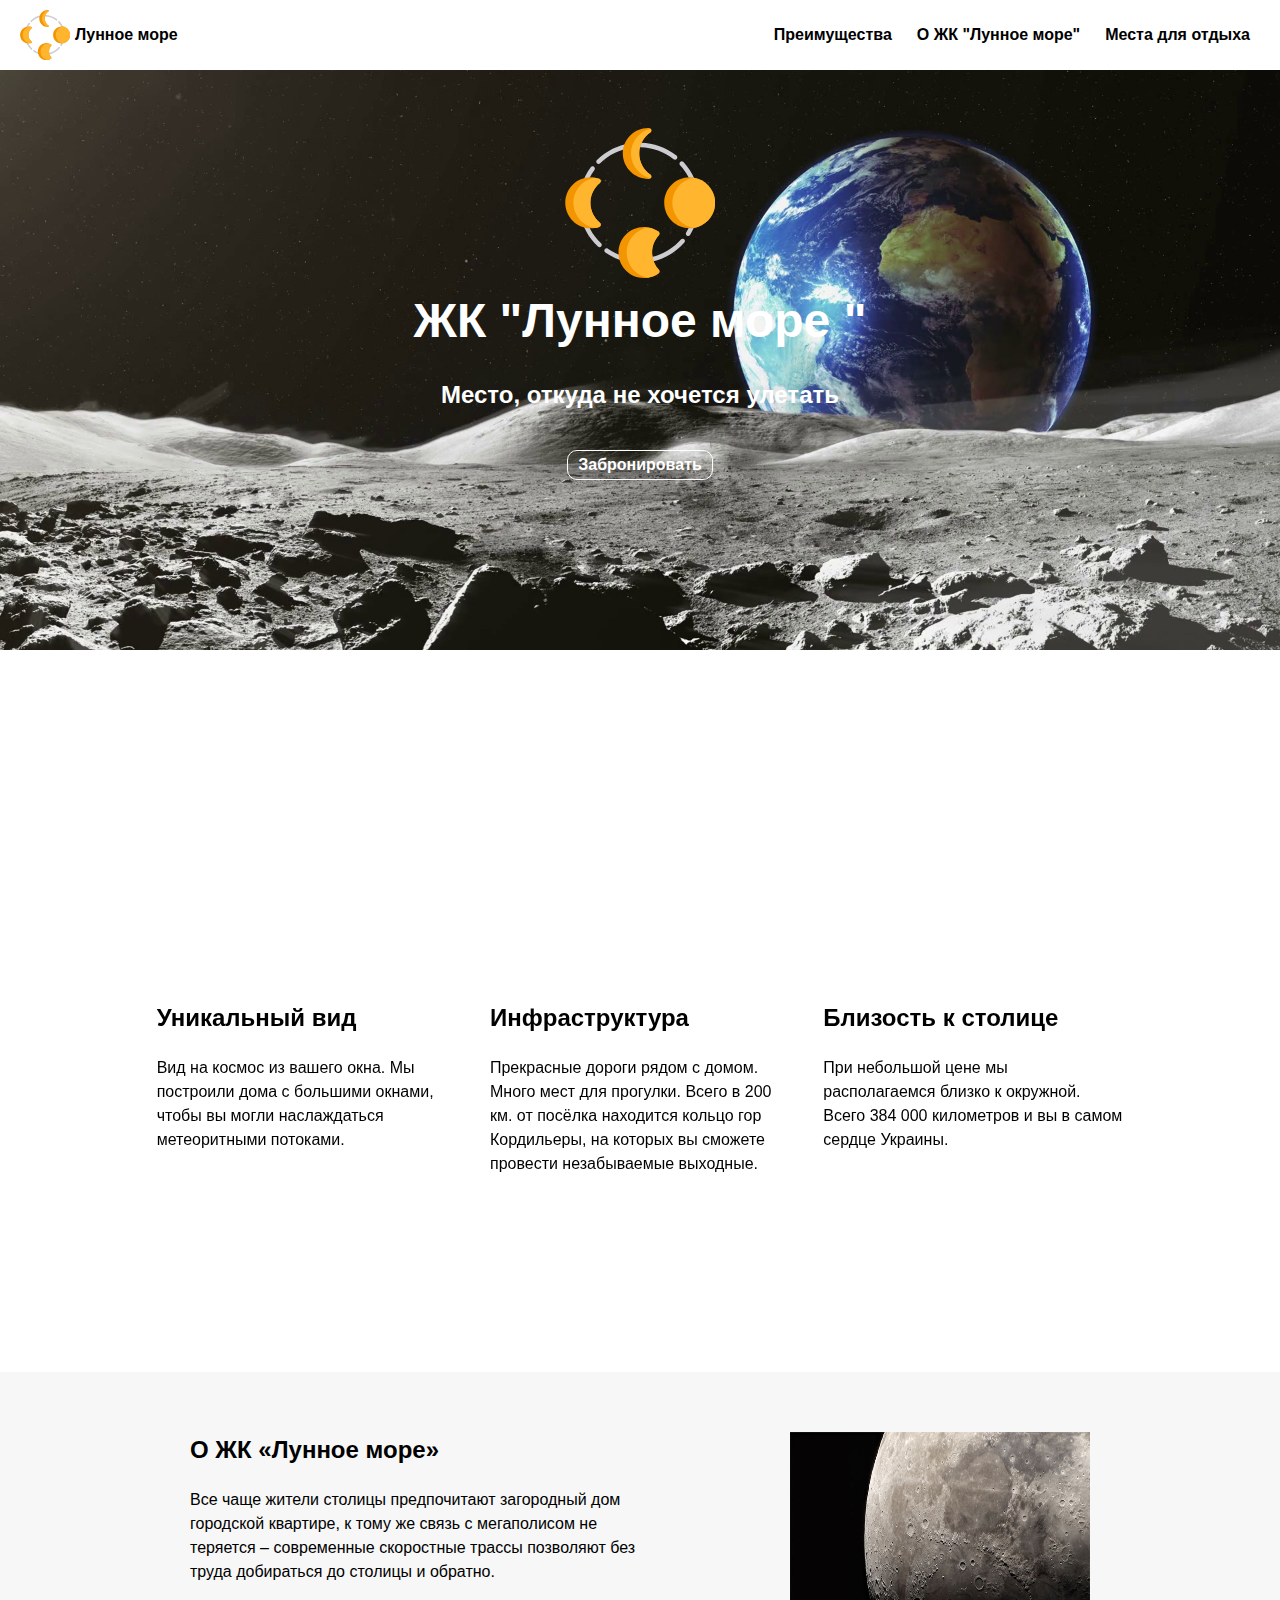
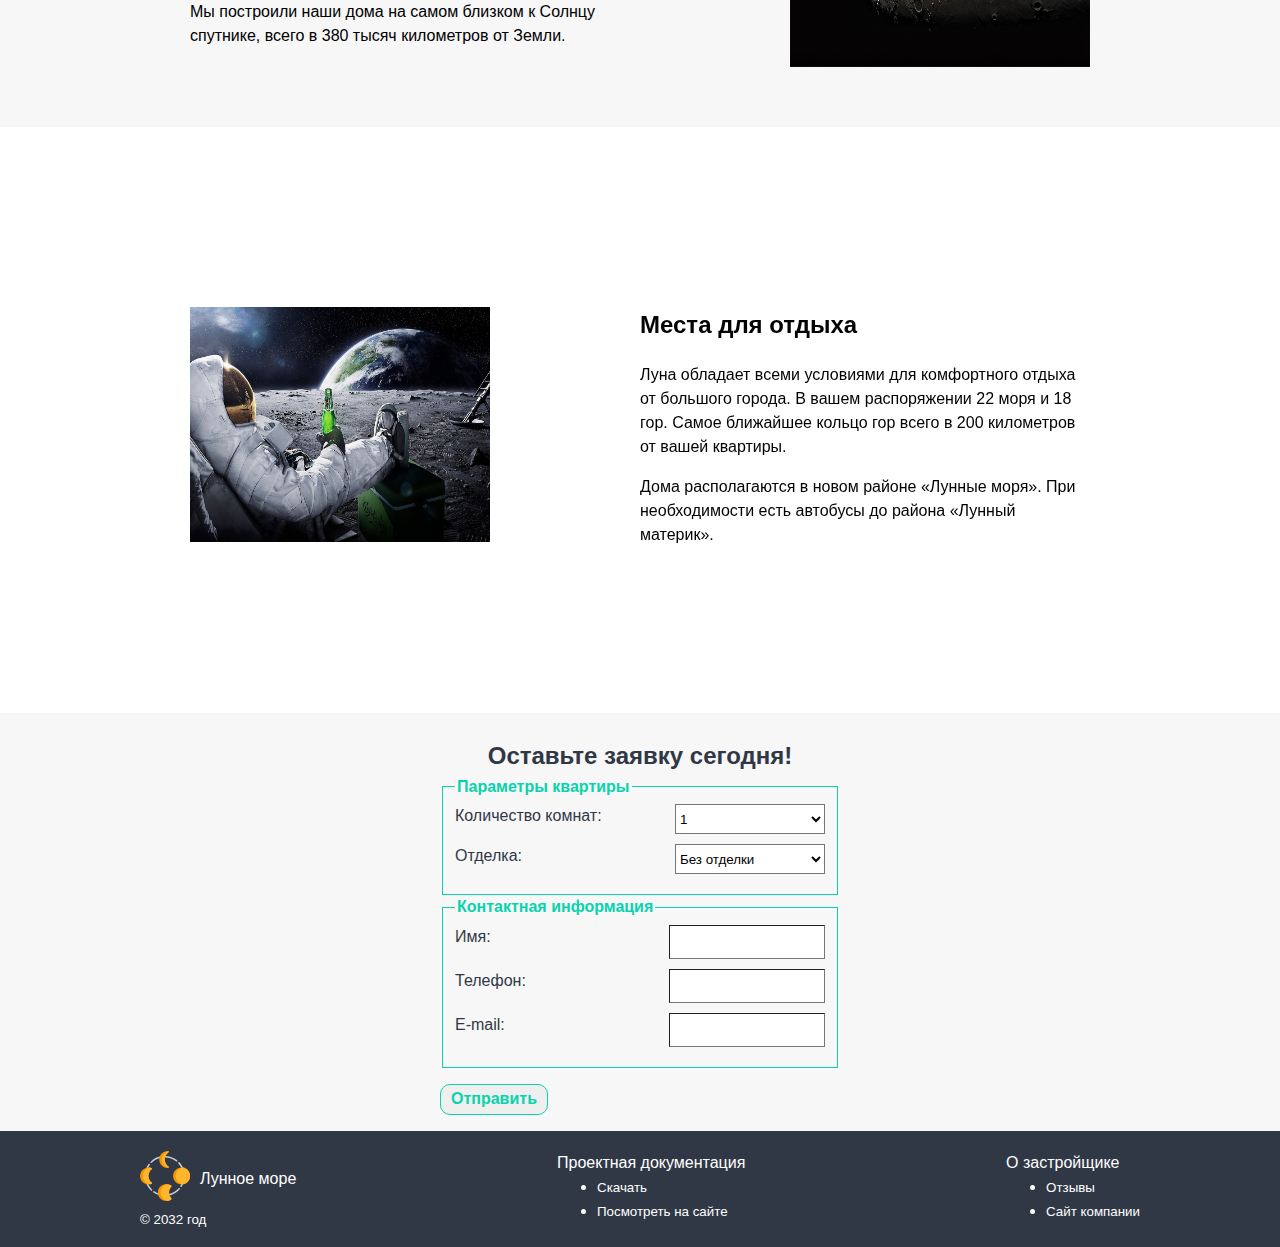
==== index.html @ 970c0b6b "new1" ====
<!DOCTYPE html>
<html lang="ru">

<head>
    <meta charset="UTF-8">
    <meta name="viewport" content="width=device-width, initial-scale=1.0">
    <meta http-equiv="X-UA-Compatible" content="ie=edge">
    <title>ЖК "Лунное море" user-919b237b6d74e5ae</title>

    <link rel="stylesheet" href="styles/style.css">
</head>

<body class="body-wrapper">
    <header class="header-style flex">
        <span class="logo-style flex">
            <img class="header-img flex" src="images/logo.svg" alt="logotip">
            <b><a class="color-black" href="#main" >Лунное море</a></b>
        </span>
        <nav class="nav">
            <ul>
                <li>
                    <a href="#advantages-location" class="nav-title color-black">Преимущества</a>
                </li>
                <li>
                    <a href="#about-moonsea-location" class="nav-title color-black">О ЖК "Лунное море"</a>
                </li>
                <li>
                    <a href="#places-for-rest-location" class="nav-title color-black">Места для отдыха</a>
                </li>
            </ul>
        </nav>
    </header>
    <main id="main">
        <div class="first-page">
            <div class="conteiner">
                <img class="main-img-logo" src="images/logo.svg" alt="logotip ">
                <h1 class="conteiner1-h1 color-white">ЖК "Лунное море "</h1>
                <h2 class="conteiner1-h2 color-white">Место, откуда не хочется улетать </h2>
                <a href="#feedback" class="btn color-white">Забронировать</a>
            </div>
        </div>
        <div class="conteiner">
            <span id="advantages-location"></span>
        </div>

        <div id="advantages-location1" class="conteiner">
            <section class="advantages flex color-black">
                <div class="unique-view">
                    <h2>Уникальный вид</h2>
                    <p>Вид на космос из вашего окна. Мы построили дома с большими окнами, чтобы вы могли наслаждаться метеоритными потоками.
                    </p>
                </div>
                <div class="infrastructure">
                    <h2>Инфраструктура</h2>
                    <p>Прекрасные дороги рядом с домом. Много мест для прогулки. Всего в 200 км. от посёлка находится кольцо гор Кордильеры, на которых вы сможете провести незабываемые выходные.</p>
                </div>
                <div class="proximity-capital">
                    <h2>Близость к столице</h2>
                    <p>При небольшой цене мы располагаемся близко к окружной. Всего 384 000 километров и вы в самом сердце Украины.</p>
                </div>

            </section>
        </div>
        <div class="conteiner">
            <span id="about-moonsea-location"></span>
        </div>
        <div id="about-moonsea-location1" class="body-about-moonsea">
            <section class="conteiner flex color-black">
                <div class="about-moonsea-content">
                    <h2>О ЖК «Лунное море»</h2>
                    <p>
                        Все чаще жители столицы предпочитают загородный дом городской квартире, к тому же связь с мегаполисом не теряется – современные скоростные трассы позволяют без труда добираться до столицы и обратно.
                    </p>
                    <p>
                        Мы построили наши дома на самом близком к Солнцу спутнике, всего в 380 тысяч километров от Земли.
                    </p>
                </div>
                <div class="about-moonsea-img">
                    <img class="img-width" src="images/moon-1.jpg " alt="moonsea-view">
                </div>

            </section>
        </div>
        <div class="conteiner">
            <span id="places-for-rest-location"></span>
        </div>
        <div>
            <section id="places-for-rest-location1" class="conteiner flex color-black">
                <div class="places-for-rest-img">
                    <img class="img-width" src="images/moon-2.jpg" alt="rest&beer">
                </div>
                <div class="places-for-rest-content">
                    <h2>Места для отдыха</h2>
                    <p>
                        Луна обладает всеми условиями для комфортного отдыха от большого города. В вашем распоряжении 22 моря и 18 гор. Самое ближайшее кольцо гор всего в 200 километров от вашей квартиры.
                    </p>
                    <p>
                        Дома располагаются в новом районе «Лунные моря». При необходимости есть автобусы до района «Лунный материк».
                    </p>
                </div>
            </section>
        </div>
        <div class="conteiner">
            <span id="feedback1"></span>
        </div>
        <div id="feedback" class="form-factor flex">
            <form action="#main" class="form-body">
                <h2 class="form-heading">Оставьте заявку сегодня!</h2>
                <fieldset class="customer-info border-green">
                    <legend class="form-name text-green"><b>Параметры квартиры</b></legend>

                    <div class="field ">
                        <label class="name-label">Количество комнат: </label>
                        <select class="frame-info" name="select">
                            <option selected value="s1">1</option>
                            <option value="s2">2</option>
                            <option value="s3">3</option>
                        </select>
                    </div>
                    <div class="field ">
                        <label class="name-label">Отделка: </label>
                        <select class="frame-info" name="select">
                            <option selected value="s1 ">Без отделки</option>
                            <option value="s2 ">Черновая отделка</option>
                            <option value="s3 ">Отделка "Под ключ "</option>
                        </select>
                    </div>
                </fieldset>
                <fieldset class="customer-info border-green">
                    <legend class="form-name text-green"><b>Контактная информация</b></legend>
                    <div class="field ">
                        <div class="name-label">Имя:</div>
                        <input class="frame-info " type="text">
                    </div>
                    <div class="field ">
                        <div class="name-label">Телефон:</div>
                        <input class="frame-info " type="tel">
                    </div>
                    <div class="field">
                        <div class="name-label">E-mail:</div>
                        <input class="frame-info " type="email">
                    </div>
                </fieldset>
                <p><input class="btn text-green border-green" type="submit" value="Отправить"></p>
            </form>
        </div>
    </main>
    <div id="footer-body" class="footer-head flex">
        <footer class="color-white flex">
            <div>
                <div class="footer-logo-style flex">
                    <img class="footer-img " src="images/logo.svg" alt="logotip ">
                    <p><a class="footer-moon-sea color-white" href="#">Лунное море</a></p>
                </div>

                <p class="footer-year "><small>&copy; 2032 год</small></p>
            </div>
            <div class="project-doc ">
                <label class="footer-heading ">Проектная документация </label>
                <ul class="project-build ">
                    <li><a class="color-white" href="# "><small>Скачать</small></a>
                    </li>
                    <li><a class="color-white" href="# "><small>Посмотреть на сайте</small></a>
                    </li>
                </ul>
            </div>
            <div class="about-build">
                <label class="footer-heading ">О застройщике </label>
                <ul class="project-build ">
                    <li><a class="color-white" href="# "><small>Отзывы</small></a>
                    </li>
                    <li><a class="color-white" href="# "><small>Сайт компании</small></a></li>
                </ul>
            </div>
        </footer>
    </div>
</body>

</html>
---- styles/style.css ----
.body-wrapper {
        display: contents;
        font: 16px/1.5 Arial;
        color: #303846;
    }
    
    .header-img {
        width: 50px;
        height: 50px;
    }
    
    .logo-style {
        align-items: center;
        padding-left: 20px;
    }
    
    .header-style {
        position: fixed;
        height: 60px;
        width: 100%;
        background-color: #fff;
        justify-content: space-between;
        align-items: center;
        padding: 5px 0px;
    }
    
    .header-style a {
        text-decoration: none;
        margin-left: 5px;
    }
    
    .nav ul {
        list-style: none;
    }
    
    .nav>ul {
        display: inline-flex;
    }
    
    .nav li {
        padding: 5px 10px;
        cursor: pointer;
    }
    
    .nav-title {
        font-weight: bold;
        text-decoration: none;
    }
    
    .nav {
        padding-right: 20px;
    }
    
    .first-page {
        text-align: center;
        background-image: url(../images/banner.png);
        background-size: cover;
        min-height: 650px;
    }
    
    div.conteiner:nth-child(1) {
        padding-top: 10%;
    }
    
    .conteiner {
        width: 1000px;
        padding: 60px 0;
        margin: auto;
    }
    
    .flex {
        display: flex;
    }
    
    .main-img-logo {
        width: 150px;
        margin: 0 auto;
    }
    
    .conteiner1-h1 {
        font-size: 3em;
        margin: 0 auto;
    }
    
    .conteiner1-h2 {
        margin: 20px auto 40px auto;
    }
    
    .btn {
        border-radius: 10px;
        text-decoration: none;
        font-weight: bold;
        font-size: 1em;
        padding: 5px 10px 6px 10px;
        border: 1px solid #ffffff;
    }
    
    .unique-view {
        width: 30%;
        margin: 0 auto;
    }
    
    .infrastructure {
        width: 30%;
        margin: 0 auto;
    }
    
    .proximity-capital {
        width: 30%;
        margin: 0 auto;
    }
    
    .body-about-moonsea {
        width: 100%;
        background-color: #f7f7f7;
    }
    
    .about-moonsea-content {
        width: 45%;
        margin: -20px 150px 0px 50px;
    }
    
    #footer-body,
    #feedback,
    #places-for-rest-location,
    #about-moonsea-location,
    #advantages-location {
        position: relative;
        top: 120px;
    }
    
    #feedback1,
    #places-for-rest-location1,
    #about-moonsea-location1,
    #advantages-location1 {
        position: relative;
        top: 150px;
    }
    
    .about-moonsea-img {
        width: 30%;
        height: 235px;
        display: inline-flex;
    }
    
    .places-for-rest-content {
        width: 45%;
        margin-top: -20px;
    }
    
    .places-for-rest-img {
        display: inline-flex;
        width: 30%;
        height: 235px;
        margin: 0px 150px 0px 50px;
    }
    
    .img-width {
        width: 100%;
    }
    
    .form-factor {
        background-color: #f7f7f7;
    }
    
    .field {
        clear: both;
        text-align: right;
    }
    
    .name-label {
        float: left;
    }
    
    .frame-info {
        width: 150px;
        height: 30px;
        border-width: 1px;
        background-color: #ffffff;
        margin-bottom: 10px;
    }
    
    .form-body {
        width: 400px;
        margin: 15px auto 0px auto;
    }
    
    .form-heading {
        margin-top: 10px;
        text-align: center;
        margin-bottom: 1px;
    }
    
    .text-green {
        color: #09d3ac;
    }
    
    .border-green {
        border: 1px solid #09d3ac;
    }
    
    .footer-head {
        width: 100%;
        height: 116px;
        background-color: #303846;
        justify-content: center;
    }
    
    footer {
        width: 1000px;
        justify-content: space-between;
        padding: 20px 0;
    }
    
    .footer-logo-style {
        align-content: center;
    }
    
    .footer-img {
        width: 50px;
        height: 50px;
    }
    
    .footer-head a {
        text-decoration: none;
    }
    
    .footer-heading {
        font-size: 1em;
    }
    
    .project-build,
    .footer-year {
        margin-top: 0px;
    }
    
    .footer-moon-sea {
        margin-left: 10px;
    }
    
    .color-white {
        color: #ffffff;
    }
    
    .color-black {
        color: #000000;
    }
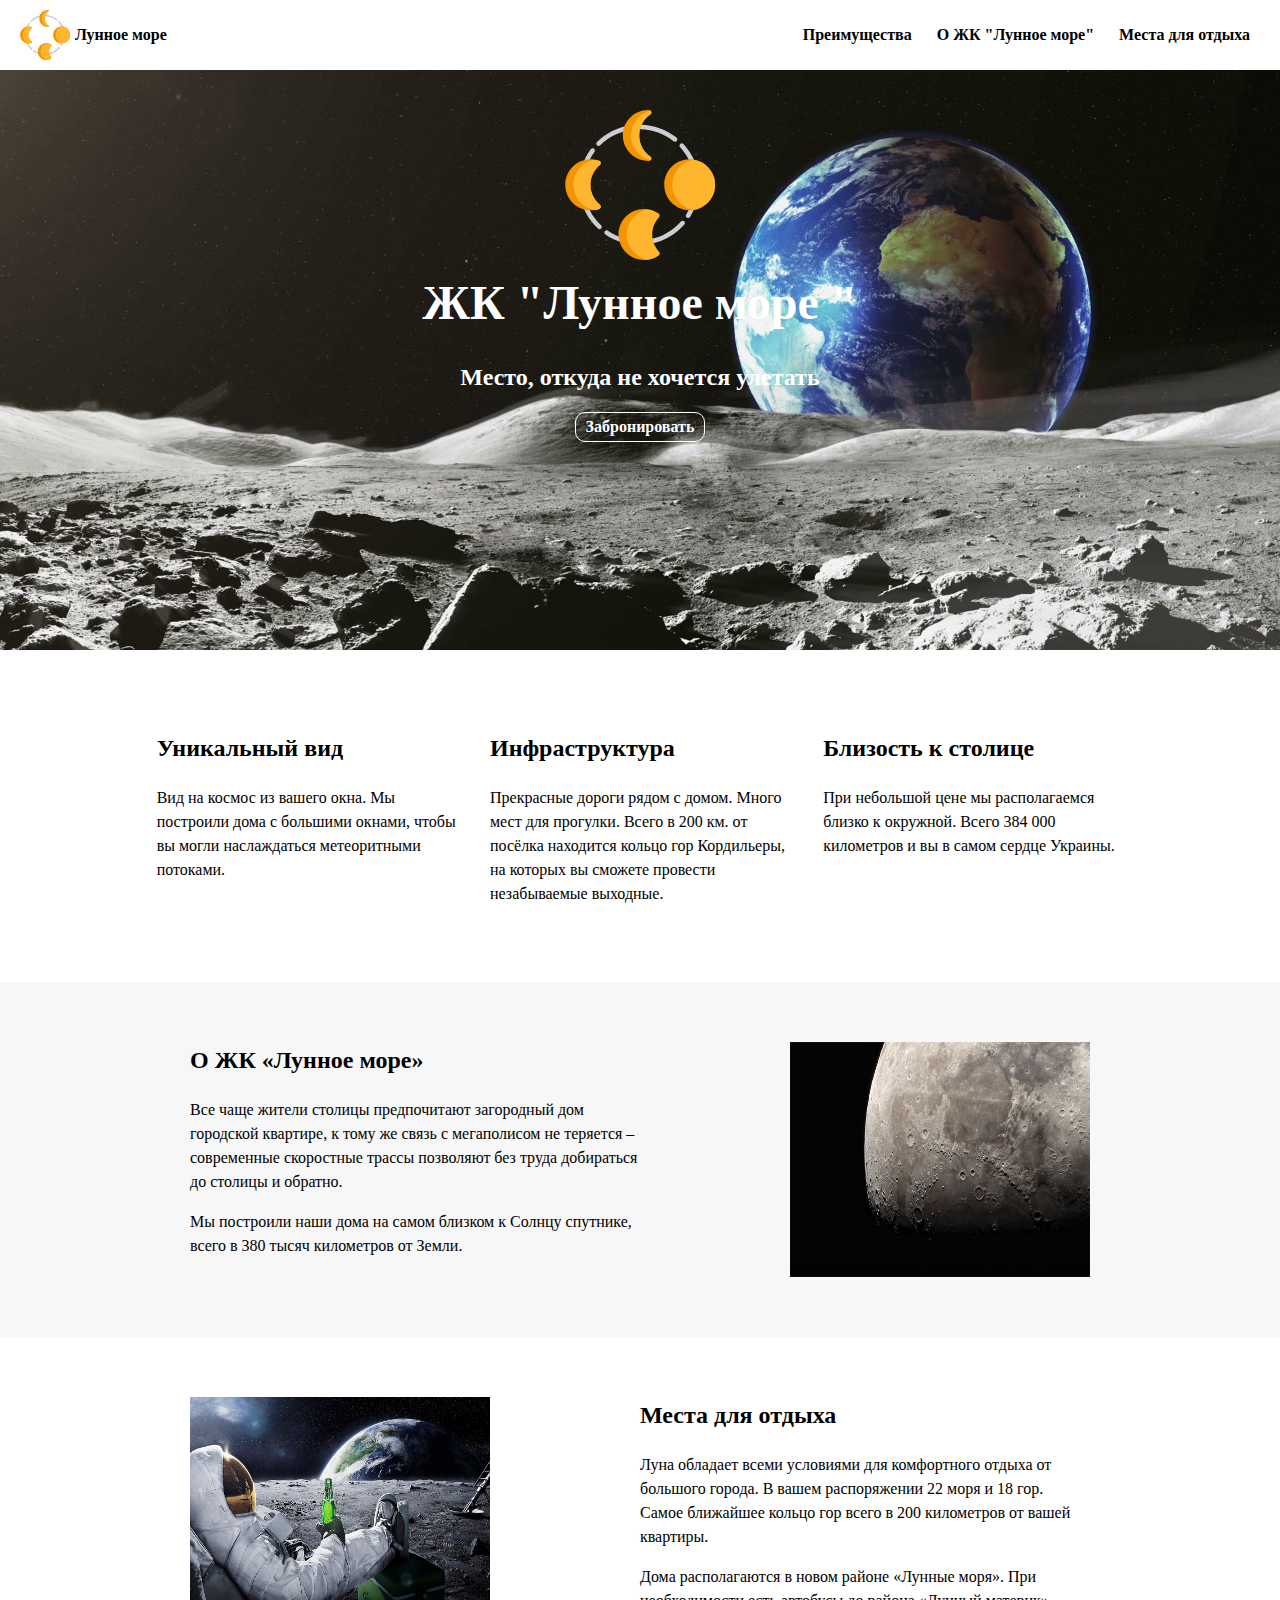
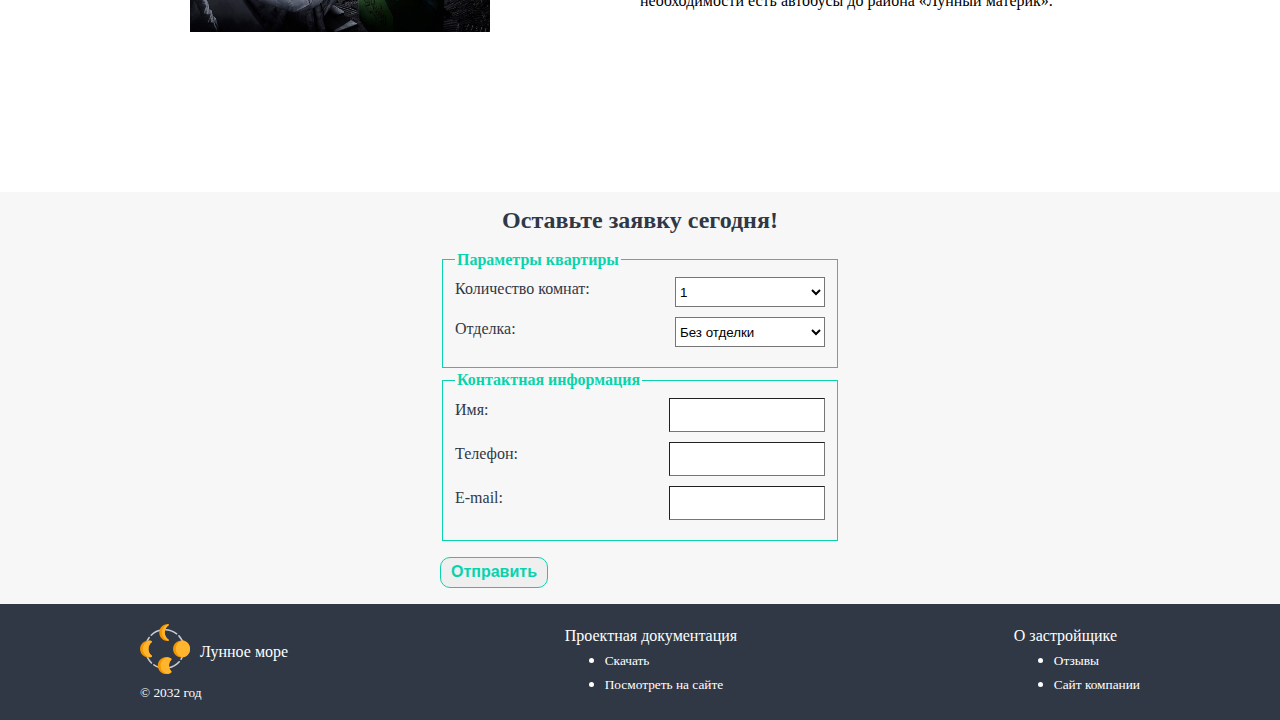
==== commit 103aa5d6: "new1" ====
--- a/index.html
+++ b/index.html
@@ -11,7 +11,7 @@
 </head>
 
 <body class="body-wrapper">
-    <header class="header-style flex">
+    <header class="header-style flex w100percent">
         <span class="logo-style flex">
             <img class="header-img flex" src="images/logo.svg" alt="logotip">
             <b><a class="color-black" href="#main" >Лунное море</a></b>
@@ -31,41 +31,41 @@
         </nav>
     </header>
     <main id="main">
-        <div class="first-page">
-            <div class="conteiner">
+        <section class="first-page">
+            <div class="conteiner margin0auto">
                 <img class="main-img-logo" src="images/logo.svg" alt="logotip ">
-                <h1 class="conteiner1-h1 color-white">ЖК "Лунное море "</h1>
-                <h2 class="conteiner1-h2 color-white">Место, откуда не хочется улетать </h2>
+                <h1 class="font-size-3em margin0auto color-white">ЖК "Лунное море "</h1>
+                <h2 class="color-white">Место, откуда не хочется улетать </h2>
                 <a href="#feedback" class="btn color-white">Забронировать</a>
             </div>
-        </div>
-        <div class="conteiner">
-            <span id="advantages-location"></span>
-        </div>
-
-        <div id="advantages-location1" class="conteiner">
-            <section class="advantages flex color-black">
-                <div class="unique-view">
-                    <h2>Уникальный вид</h2>
-                    <p>Вид на космос из вашего окна. Мы построили дома с большими окнами, чтобы вы могли наслаждаться метеоритными потоками.
-                    </p>
+        </section>
+        <section>
+            <div class="conteiner margin0auto">
+                <div>
+                    <span id="advantages-location"></span>
                 </div>
-                <div class="infrastructure">
-                    <h2>Инфраструктура</h2>
-                    <p>Прекрасные дороги рядом с домом. Много мест для прогулки. Всего в 200 км. от посёлка находится кольцо гор Кордильеры, на которых вы сможете провести незабываемые выходные.</p>
+                <div class="advantages flex color-black">
+                    <div class="w30 margin0auto">
+                        <h2>Уникальный вид</h2>
+                        <p>Вид на космос из вашего окна. Мы построили дома с большими окнами, чтобы вы могли наслаждаться метеоритными потоками.
+                        </p>
+                    </div>
+                    <div class="w30 margin0auto">
+                        <h2>Инфраструктура</h2>
+                        <p>Прекрасные дороги рядом с домом. Много мест для прогулки. Всего в 200 км. от посёлка находится кольцо гор Кордильеры, на которых вы сможете провести незабываемые выходные.</p>
+                    </div>
+                    <div class="w30 margin0auto">
+                        <h2>Близость к столице</h2>
+                        <p>При небольшой цене мы располагаемся близко к окружной. Всего 384 000 километров и вы в самом сердце Украины.</p>
+                    </div>
                 </div>
-                <div class="proximity-capital">
-                    <h2>Близость к столице</h2>
-                    <p>При небольшой цене мы располагаемся близко к окружной. Всего 384 000 километров и вы в самом сердце Украины.</p>
+            </div>
+        </section>
+        <section class="bg-gray w100percent">
+            <div class="conteiner margin0auto flex color-black">
+                <div>
+                    <span id="about-moonsea-location"></span>
                 </div>
-
-            </section>
-        </div>
-        <div class="conteiner">
-            <span id="about-moonsea-location"></span>
-        </div>
-        <div id="about-moonsea-location1" class="body-about-moonsea">
-            <section class="conteiner flex color-black">
                 <div class="about-moonsea-content">
                     <h2>О ЖК «Лунное море»</h2>
                     <p>
@@ -75,19 +75,18 @@
                         Мы построили наши дома на самом близком к Солнцу спутнике, всего в 380 тысяч километров от Земли.
                     </p>
                 </div>
-                <div class="about-moonsea-img">
-                    <img class="img-width" src="images/moon-1.jpg " alt="moonsea-view">
+                <div class="about-moonsea-img w30">
+                    <img class="w100percent" src="images/moon-1.jpg " alt="moonsea-view">
                 </div>
-
-            </section>
-        </div>
-        <div class="conteiner">
-            <span id="places-for-rest-location"></span>
-        </div>
-        <div>
-            <section id="places-for-rest-location1" class="conteiner flex color-black">
-                <div class="places-for-rest-img">
-                    <img class="img-width" src="images/moon-2.jpg" alt="rest&beer">
+            </div>
+        </section>
+        <section>
+            <div class="conteiner margin0auto flex color-black">
+                <div>
+                    <span id="places-for-rest-location"></span>
+                </div>
+                <div class="places-for-rest-img w30">
+                    <img class="w100percent" src="images/moon-2.jpg" alt="rest&beer">
                 </div>
                 <div class="places-for-rest-content">
                     <h2>Места для отдыха</h2>
@@ -98,13 +97,10 @@
                         Дома располагаются в новом районе «Лунные моря». При необходимости есть автобусы до района «Лунный материк».
                     </p>
                 </div>
-            </section>
-        </div>
-        <div class="conteiner">
-            <span id="feedback1"></span>
-        </div>
-        <div id="feedback" class="form-factor flex">
-            <form action="#main" class="form-body">
+            </div>
+        </section>
+        <div id="feedback" class="bg-gray flex">
+            <form action="#main" class="form-body margin0auto">
                 <h2 class="form-heading">Оставьте заявку сегодня!</h2>
                 <fieldset class="customer-info border-green">
                     <legend class="form-name text-green"><b>Параметры квартиры</b></legend>
@@ -145,14 +141,13 @@
             </form>
         </div>
     </main>
-    <div id="footer-body" class="footer-head flex">
+    <div id="footer-body" class="footer-head flex w100percent">
         <footer class="color-white flex">
             <div>
                 <div class="footer-logo-style flex">
                     <img class="footer-img " src="images/logo.svg" alt="logotip ">
                     <p><a class="footer-moon-sea color-white" href="#">Лунное море</a></p>
                 </div>
-
                 <p class="footer-year "><small>&copy; 2032 год</small></p>
             </div>
             <div class="project-doc ">
--- a/styles/style.css
+++ b/styles/style.css
@@ -1,7 +1,8 @@
     .body-wrapper {
-        display: contents;
-        font: 16px/1.5 Arial;
+        display: block;
+        font: 16px/1.5 Arial sans-serif;
         color: #303846;
+        margin: 0px;
     }
     
     .header-img {
@@ -14,10 +15,13 @@
         padding-left: 20px;
     }
     
+    .w100percent {
+        width: 100%;
+    }
+    
     .header-style {
         position: fixed;
         height: 60px;
-        width: 100%;
         background-color: #fff;
         justify-content: space-between;
         align-items: center;
@@ -58,14 +62,10 @@
         min-height: 650px;
     }
     
-    div.conteiner:nth-child(1) {
-        padding-top: 10%;
-    }
-    
     .conteiner {
+        display: block;
         width: 1000px;
         padding: 60px 0;
-        margin: auto;
     }
     
     .flex {
@@ -74,16 +74,11 @@
     
     .main-img-logo {
         width: 150px;
-        margin: 0 auto;
-    }
-    
-    .conteiner1-h1 {
+        margin-top: 50px;
+    }
+    
+    .font-size-3em {
         font-size: 3em;
-        margin: 0 auto;
-    }
-    
-    .conteiner1-h2 {
-        margin: 20px auto 40px auto;
     }
     
     .btn {
@@ -95,23 +90,15 @@
         border: 1px solid #ffffff;
     }
     
-    .unique-view {
+    .w30 {
         width: 30%;
+    }
+    
+    .margin0auto {
         margin: 0 auto;
     }
     
-    .infrastructure {
-        width: 30%;
-        margin: 0 auto;
-    }
-    
-    .proximity-capital {
-        width: 30%;
-        margin: 0 auto;
-    }
-    
-    .body-about-moonsea {
-        width: 100%;
+    .bg-gray {
         background-color: #f7f7f7;
     }
     
@@ -126,19 +113,10 @@
     #about-moonsea-location,
     #advantages-location {
         position: relative;
-        top: 120px;
-    }
-    
-    #feedback1,
-    #places-for-rest-location1,
-    #about-moonsea-location1,
-    #advantages-location1 {
-        position: relative;
-        top: 150px;
+        top: 100px;
     }
     
     .about-moonsea-img {
-        width: 30%;
         height: 235px;
         display: inline-flex;
     }
@@ -150,17 +128,8 @@
     
     .places-for-rest-img {
         display: inline-flex;
-        width: 30%;
         height: 235px;
         margin: 0px 150px 0px 50px;
-    }
-    
-    .img-width {
-        width: 100%;
-    }
-    
-    .form-factor {
-        background-color: #f7f7f7;
     }
     
     .field {
@@ -182,13 +151,11 @@
     
     .form-body {
         width: 400px;
-        margin: 15px auto 0px auto;
     }
     
     .form-heading {
-        margin-top: 10px;
+        margin: 10px 0px;
         text-align: center;
-        margin-bottom: 1px;
     }
     
     .text-green {
@@ -200,7 +167,6 @@
     }
     
     .footer-head {
-        width: 100%;
         height: 116px;
         background-color: #303846;
         justify-content: center;
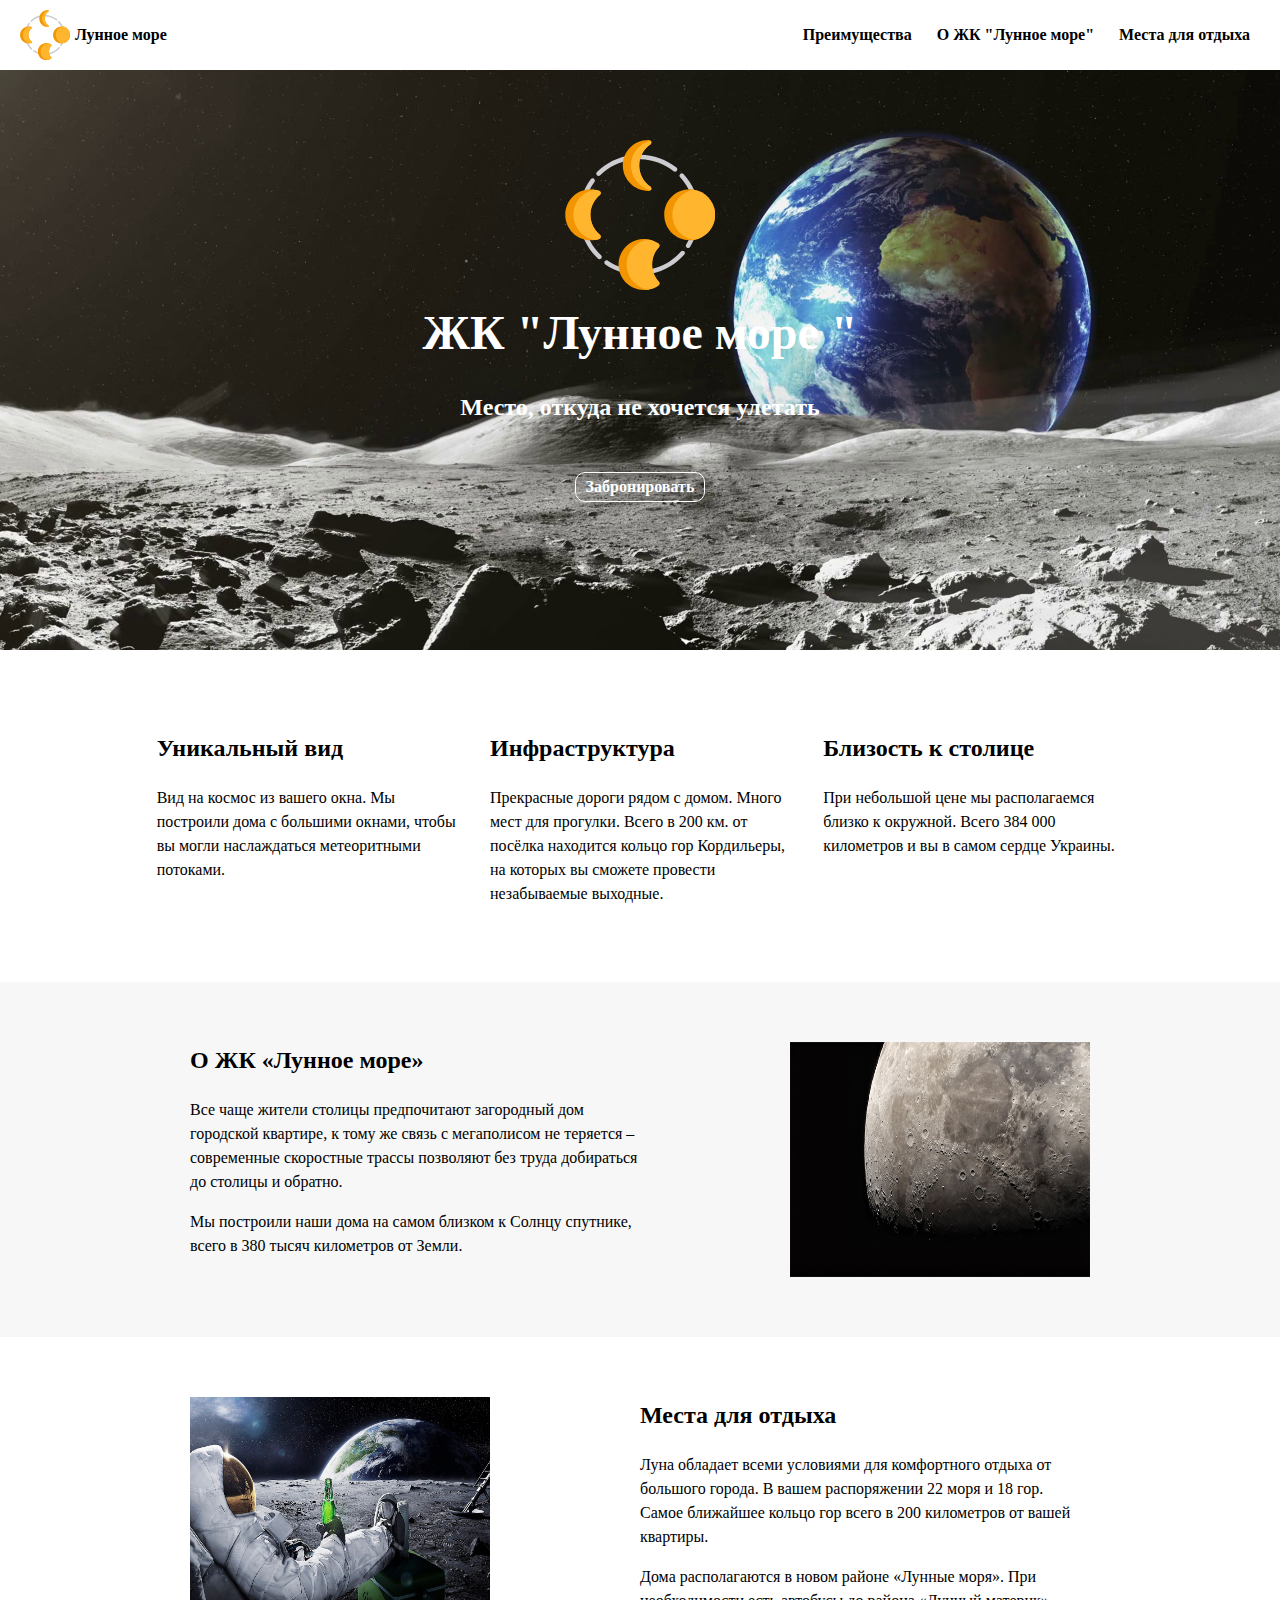
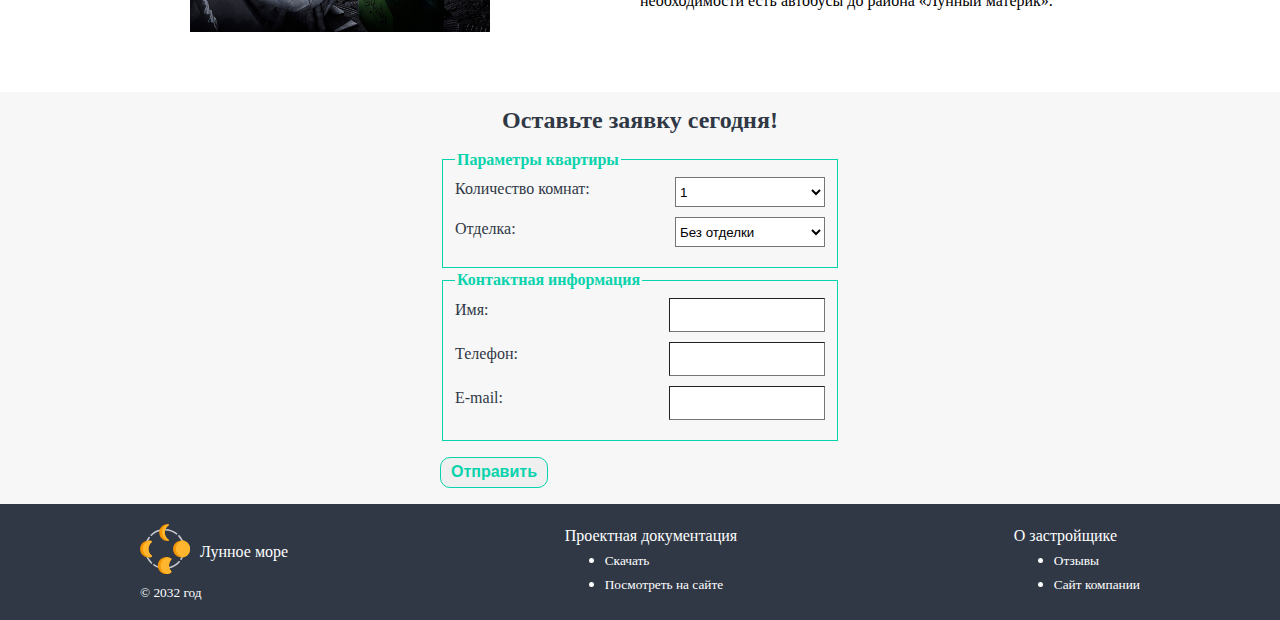
==== commit 2db494ba: "new1" ====
--- a/index.html
+++ b/index.html
@@ -33,17 +33,24 @@
     <main id="main">
         <section class="first-page">
             <div class="conteiner margin0auto">
-                <img class="main-img-logo" src="images/logo.svg" alt="logotip ">
-                <h1 class="font-size-3em margin0auto color-white">ЖК "Лунное море "</h1>
-                <h2 class="color-white">Место, откуда не хочется улетать </h2>
-                <a href="#feedback" class="btn color-white">Забронировать</a>
+                <span class="h80"></span>
+                <div>
+                    <img class="main-img-logo" src="images/logo.svg" alt="logotip ">
+                </div>
+                <div>
+                    <h1 class="font-size-3em margin0auto color-white">ЖК "Лунное море "</h1>
+                </div>
+                <div>
+                    <h2 class="color-white mb50">Место, откуда не хочется улетать </h2>
+                </div>
+                <div>
+                    <a href="#feedback" class="btn color-white">Забронировать</a>
+                </div>
             </div>
         </section>
         <section>
+            <span id="advantages-location"></span>
             <div class="conteiner margin0auto">
-                <div>
-                    <span id="advantages-location"></span>
-                </div>
                 <div class="advantages flex color-black">
                     <div class="w30 margin0auto">
                         <h2>Уникальный вид</h2>
@@ -62,10 +69,8 @@
             </div>
         </section>
         <section class="bg-gray w100percent">
+            <span id="about-moonsea-location"></span>
             <div class="conteiner margin0auto flex color-black">
-                <div>
-                    <span id="about-moonsea-location"></span>
-                </div>
                 <div class="about-moonsea-content">
                     <h2>О ЖК «Лунное море»</h2>
                     <p>
@@ -81,10 +86,8 @@
             </div>
         </section>
         <section>
+            <span id="places-for-rest-location"></span>
             <div class="conteiner margin0auto flex color-black">
-                <div>
-                    <span id="places-for-rest-location"></span>
-                </div>
                 <div class="places-for-rest-img w30">
                     <img class="w100percent" src="images/moon-2.jpg" alt="rest&beer">
                 </div>
--- a/styles/style.css
+++ b/styles/style.css
@@ -55,6 +55,11 @@
         padding-right: 20px;
     }
     
+    .h80 {
+        display: block;
+        height: 80px;
+    }
+    
     .first-page {
         text-align: center;
         background-image: url(../images/banner.png);
@@ -74,11 +79,14 @@
     
     .main-img-logo {
         width: 150px;
-        margin-top: 50px;
     }
     
     .font-size-3em {
         font-size: 3em;
+    }
+    
+    .mb50 {
+        margin-bottom: 50px;
     }
     
     .btn {
@@ -107,13 +115,12 @@
         margin: -20px 150px 0px 50px;
     }
     
-    #footer-body,
-    #feedback,
     #places-for-rest-location,
     #about-moonsea-location,
     #advantages-location {
+        display: block;
         position: relative;
-        top: 100px;
+        top: -100px;
     }
     
     .about-moonsea-img {
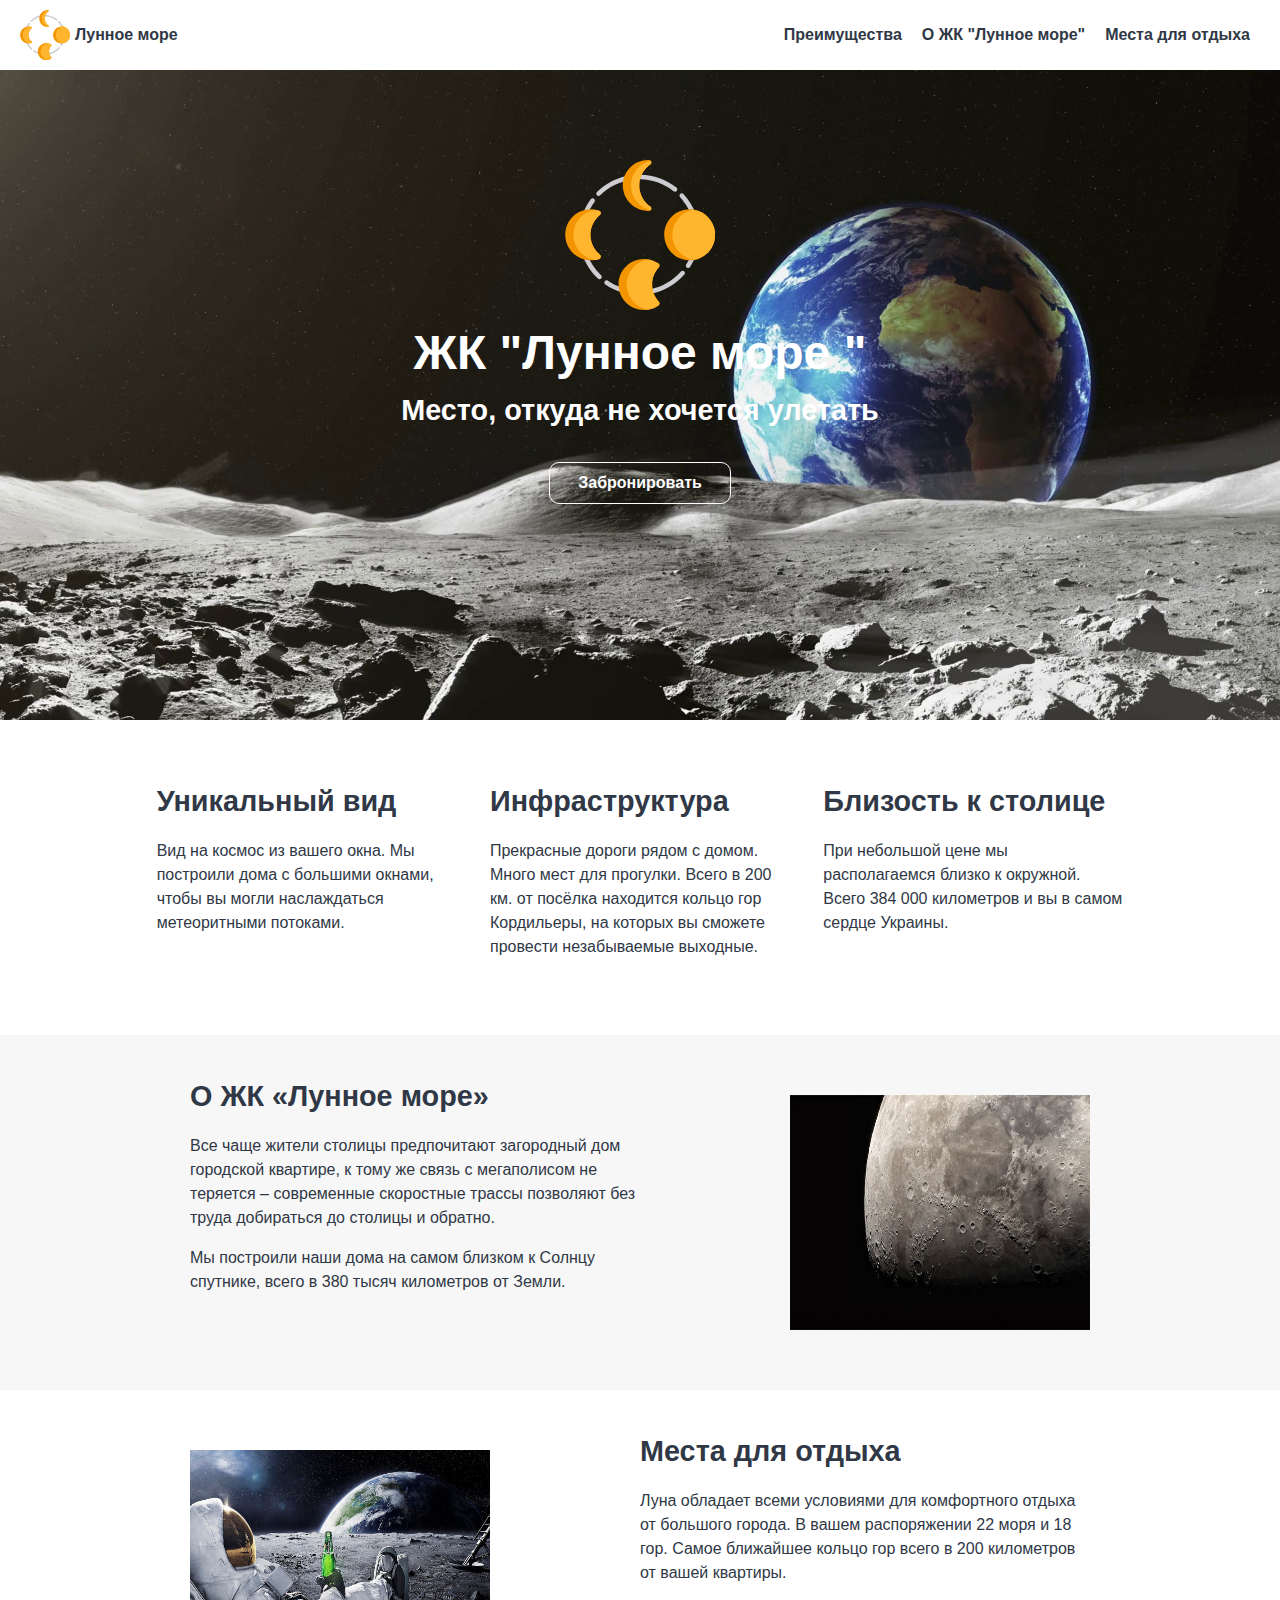
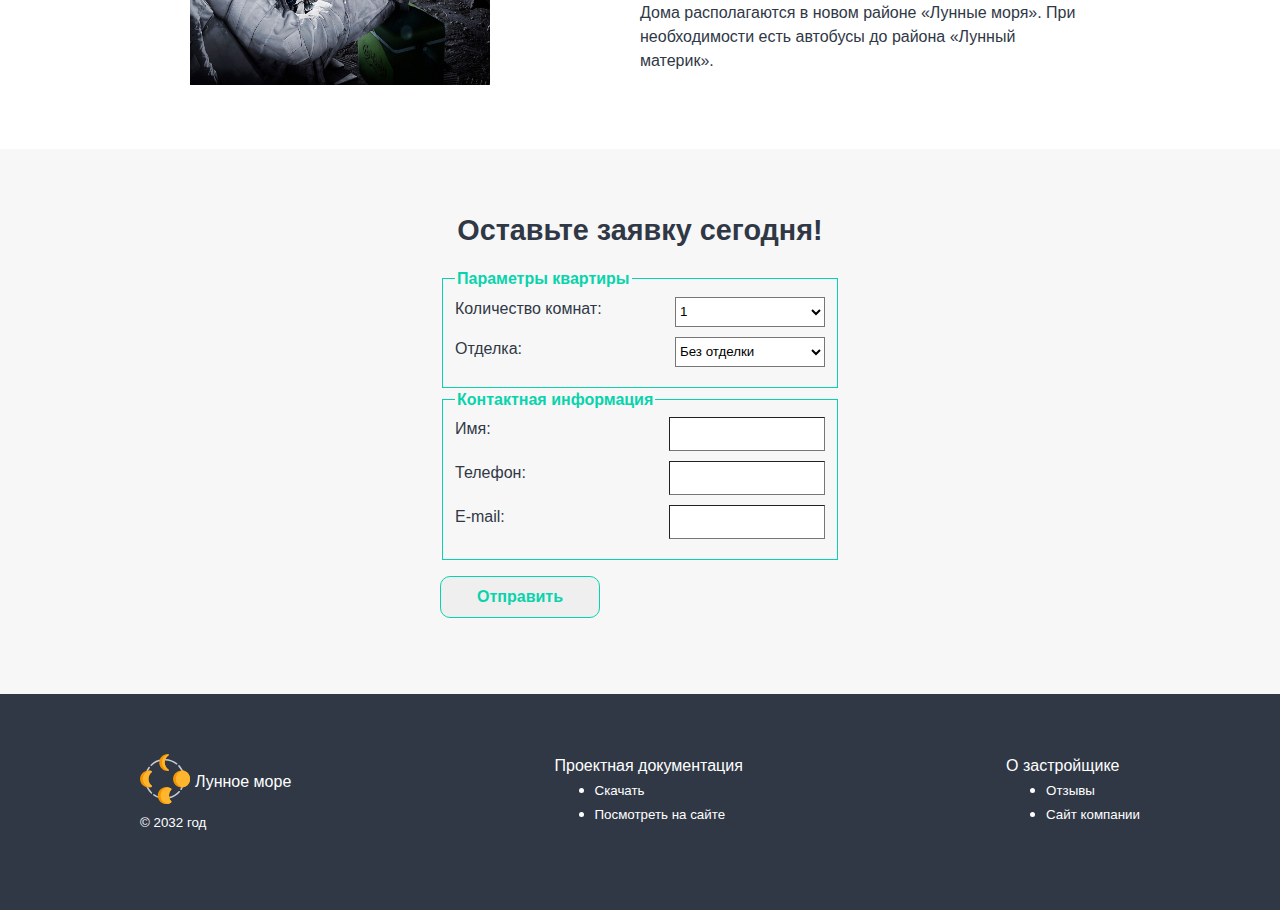
==== commit 0401b66c: "new1" ====
--- a/index.html
+++ b/index.html
@@ -10,48 +10,40 @@
     <link rel="stylesheet" href="styles/style.css">
 </head>
 
-<body class="body-wrapper">
+<body class="body-wrapper color-body">
     <header class="header-style flex w100percent">
         <span class="logo-style flex">
             <img class="header-img flex" src="images/logo.svg" alt="logotip">
-            <b><a class="color-black" href="#main" >Лунное море</a></b>
+            <b><a class="color-body text-decor-none marg-left5" href="#main" >Лунное море</a></b>
         </span>
-        <nav class="nav">
+        <nav class="nav p-right20">
             <ul>
                 <li>
-                    <a href="#advantages-location" class="nav-title color-black">Преимущества</a>
+                    <a href="#advantages-location" class="color-body font-w-bold text-decor-none color-black">Преимущества</a>
                 </li>
                 <li>
-                    <a href="#about-moonsea-location" class="nav-title color-black">О ЖК "Лунное море"</a>
+                    <a href="#about-moonsea-location" class="color-body font-w-bold text-decor-none color-black">О ЖК "Лунное море"</a>
                 </li>
                 <li>
-                    <a href="#places-for-rest-location" class="nav-title color-black">Места для отдыха</a>
+                    <a href="#places-for-rest-location" class="color-body font-w-bold text-decor-none color-black">Места для отдыха</a>
                 </li>
             </ul>
         </nav>
     </header>
-    <main id="main">
-        <section class="first-page">
+    <main id="main" class="p-top70">
+        <section class="first-page text-aline-center">
             <div class="conteiner margin0auto">
-                <span class="h80"></span>
-                <div>
-                    <img class="main-img-logo" src="images/logo.svg" alt="logotip ">
-                </div>
-                <div>
-                    <h1 class="font-size-3em margin0auto color-white">ЖК "Лунное море "</h1>
-                </div>
-                <div>
-                    <h2 class="color-white mb50">Место, откуда не хочется улетать </h2>
-                </div>
-                <div>
-                    <a href="#feedback" class="btn color-white">Забронировать</a>
-                </div>
+                <span class="h30dblock"></span>
+                <img class="w150" src="images/logo.svg" alt="logotip ">
+                <h1 class="font-size-3em margin0auto color-white">ЖК "Лунное море "</h1>
+                <h2 class="color-white mb30">Место, откуда не хочется улетать </h2>
+                <a href="#feedback" class="btn font-size-1em text-decor-none color-white">Забронировать</a>
             </div>
         </section>
         <section>
             <span id="advantages-location"></span>
-            <div class="conteiner margin0auto">
-                <div class="advantages flex color-black">
+            <div class=" conteiner  color-body margin0auto">
+                <div class="flex">
                     <div class="w30 margin0auto">
                         <h2>Уникальный вид</h2>
                         <p>Вид на космос из вашего окна. Мы построили дома с большими окнами, чтобы вы могли наслаждаться метеоритными потоками.
@@ -68,9 +60,9 @@
                 </div>
             </div>
         </section>
-        <section class="bg-gray w100percent">
+        <section class="bg-gray">
             <span id="about-moonsea-location"></span>
-            <div class="conteiner margin0auto flex color-black">
+            <div class="conteiner margin0auto flex color-body">
                 <div class="about-moonsea-content">
                     <h2>О ЖК «Лунное море»</h2>
                     <p>
@@ -87,7 +79,7 @@
         </section>
         <section>
             <span id="places-for-rest-location"></span>
-            <div class="conteiner margin0auto flex color-black">
+            <div class="conteiner margin0auto flex color-body">
                 <div class="places-for-rest-img w30">
                     <img class="w100percent" src="images/moon-2.jpg" alt="rest&beer">
                 </div>
@@ -102,72 +94,80 @@
                 </div>
             </div>
         </section>
-        <div id="feedback" class="bg-gray flex">
-            <form action="#main" class="form-body margin0auto">
-                <h2 class="form-heading">Оставьте заявку сегодня!</h2>
-                <fieldset class="customer-info border-green">
-                    <legend class="form-name text-green"><b>Параметры квартиры</b></legend>
 
-                    <div class="field ">
-                        <label class="name-label">Количество комнат: </label>
-                        <select class="frame-info" name="select">
-                            <option selected value="s1">1</option>
-                            <option value="s2">2</option>
-                            <option value="s3">3</option>
-                        </select>
-                    </div>
-                    <div class="field ">
-                        <label class="name-label">Отделка: </label>
-                        <select class="frame-info" name="select">
-                            <option selected value="s1 ">Без отделки</option>
-                            <option value="s2 ">Черновая отделка</option>
-                            <option value="s3 ">Отделка "Под ключ "</option>
-                        </select>
-                    </div>
-                </fieldset>
-                <fieldset class="customer-info border-green">
-                    <legend class="form-name text-green"><b>Контактная информация</b></legend>
-                    <div class="field ">
-                        <div class="name-label">Имя:</div>
-                        <input class="frame-info " type="text">
-                    </div>
-                    <div class="field ">
-                        <div class="name-label">Телефон:</div>
-                        <input class="frame-info " type="tel">
-                    </div>
-                    <div class="field">
-                        <div class="name-label">E-mail:</div>
-                        <input class="frame-info " type="email">
-                    </div>
-                </fieldset>
-                <p><input class="btn text-green border-green" type="submit" value="Отправить"></p>
-            </form>
-        </div>
+        <section class="bg-gray">
+            <span id="feedback"></span>
+
+            <div class="conteiner bg-gray margin0auto">
+
+                <form action="#main" class="w400 margin0auto color-body">
+                    <h2 class="text-aline-center">Оставьте заявку сегодня!</h2>
+                    <fieldset class="customer-info border-green">
+                        <legend class="form-name text-green"><b>Параметры квартиры</b></legend>
+
+                        <div class="field ">
+                            <label class="fl-left">Количество комнат: </label>
+                            <select class="frame-info" name="select">
+                                <option selected value="s1">1</option>
+                                <option value="s2">2</option>
+                                <option value="s3">3</option>
+                            </select>
+                        </div>
+                        <div class="field ">
+                            <label class="fl-left">Отделка: </label>
+                            <select class="frame-info" name="select">
+                                <option selected value="s1 ">Без отделки</option>
+                                <option value="s2 ">Черновая отделка</option>
+                                <option value="s3 ">Отделка "Под ключ "</option>
+                            </select>
+                        </div>
+                    </fieldset>
+                    <fieldset class="customer-info border-green">
+                        <legend class="form-name text-green"><b>Контактная информация</b></legend>
+                        <div class="field ">
+                            <div class="fl-left">Имя:</div>
+                            <input class="frame-info " type="text">
+                        </div>
+                        <div class="field ">
+                            <div class="fl-left">Телефон:</div>
+                            <input class="frame-info " type="tel">
+                        </div>
+                        <div class="field">
+                            <div class="fl-left">E-mail:</div>
+                            <input class="frame-info " type="email">
+                        </div>
+                    </fieldset>
+                    <p>
+                        <input class="btn font-size-1em text-decor-none text-green border-green" type="submit" value="Отправить">
+                    </p>
+                </form>
+            </div>
+        </section>
     </main>
     <div id="footer-body" class="footer-head flex w100percent">
         <footer class="color-white flex">
             <div>
                 <div class="footer-logo-style flex">
                     <img class="footer-img " src="images/logo.svg" alt="logotip ">
-                    <p><a class="footer-moon-sea color-white" href="#">Лунное море</a></p>
+                    <p><a class="text-decor-none marg-left5 color-white font-size-1em" href="#">Лунное море</a></p>
                 </div>
-                <p class="footer-year "><small>&copy; 2032 год</small></p>
+                <p class="marg-top-0"><small>&copy; 2032 год</small></p>
             </div>
             <div class="project-doc ">
-                <label class="footer-heading ">Проектная документация </label>
-                <ul class="project-build ">
-                    <li><a class="color-white" href="# "><small>Скачать</small></a>
+                <label class="font-size-1em">Проектная документация </label>
+                <ul class="marg-top-0">
+                    <li><a class="color-white text-decor-none" href="# "><small>Скачать</small></a>
                     </li>
-                    <li><a class="color-white" href="# "><small>Посмотреть на сайте</small></a>
+                    <li><a class="color-white text-decor-none" href="# "><small>Посмотреть на сайте</small></a>
                     </li>
                 </ul>
             </div>
             <div class="about-build">
-                <label class="footer-heading ">О застройщике </label>
-                <ul class="project-build ">
-                    <li><a class="color-white" href="# "><small>Отзывы</small></a>
+                <label class="font-size-1em">О застройщике </label>
+                <ul class="marg-top-0">
+                    <li><a class="color-white text-decor-none" href="# "><small>Отзывы</small></a>
                     </li>
-                    <li><a class="color-white" href="# "><small>Сайт компании</small></a></li>
+                    <li><a class="color-white text-decor-none" href="# "><small>Сайт компании</small></a></li>
                 </ul>
             </div>
         </footer>
--- a/styles/style.css
+++ b/styles/style.css
@@ -1,220 +1,216 @@
-    .body-wrapper {
-        display: block;
-        font: 16px/1.5 Arial sans-serif;
-        color: #303846;
-        margin: 0px;
-    }
-    
-    .header-img {
-        width: 50px;
-        height: 50px;
-    }
-    
-    .logo-style {
-        align-items: center;
-        padding-left: 20px;
-    }
-    
-    .w100percent {
-        width: 100%;
-    }
-    
-    .header-style {
-        position: fixed;
-        height: 60px;
-        background-color: #fff;
-        justify-content: space-between;
-        align-items: center;
-        padding: 5px 0px;
-    }
-    
-    .header-style a {
-        text-decoration: none;
-        margin-left: 5px;
-    }
-    
-    .nav ul {
-        list-style: none;
-    }
-    
-    .nav>ul {
-        display: inline-flex;
-    }
-    
-    .nav li {
-        padding: 5px 10px;
-        cursor: pointer;
-    }
-    
-    .nav-title {
-        font-weight: bold;
-        text-decoration: none;
-    }
-    
-    .nav {
-        padding-right: 20px;
-    }
-    
-    .h80 {
-        display: block;
-        height: 80px;
-    }
-    
-    .first-page {
-        text-align: center;
-        background-image: url(../images/banner.png);
-        background-size: cover;
-        min-height: 650px;
-    }
-    
-    .conteiner {
-        display: block;
-        width: 1000px;
-        padding: 60px 0;
-    }
-    
-    .flex {
-        display: flex;
-    }
-    
-    .main-img-logo {
-        width: 150px;
-    }
-    
-    .font-size-3em {
-        font-size: 3em;
-    }
-    
-    .mb50 {
-        margin-bottom: 50px;
-    }
-    
-    .btn {
-        border-radius: 10px;
-        text-decoration: none;
-        font-weight: bold;
-        font-size: 1em;
-        padding: 5px 10px 6px 10px;
-        border: 1px solid #ffffff;
-    }
-    
-    .w30 {
-        width: 30%;
-    }
-    
-    .margin0auto {
-        margin: 0 auto;
-    }
-    
-    .bg-gray {
-        background-color: #f7f7f7;
-    }
-    
-    .about-moonsea-content {
-        width: 45%;
-        margin: -20px 150px 0px 50px;
-    }
-    
-    #places-for-rest-location,
-    #about-moonsea-location,
-    #advantages-location {
-        display: block;
-        position: relative;
-        top: -100px;
-    }
-    
-    .about-moonsea-img {
-        height: 235px;
-        display: inline-flex;
-    }
-    
-    .places-for-rest-content {
-        width: 45%;
-        margin-top: -20px;
-    }
-    
-    .places-for-rest-img {
-        display: inline-flex;
-        height: 235px;
-        margin: 0px 150px 0px 50px;
-    }
-    
-    .field {
-        clear: both;
-        text-align: right;
-    }
-    
-    .name-label {
-        float: left;
-    }
-    
-    .frame-info {
-        width: 150px;
-        height: 30px;
-        border-width: 1px;
-        background-color: #ffffff;
-        margin-bottom: 10px;
-    }
-    
-    .form-body {
-        width: 400px;
-    }
-    
-    .form-heading {
-        margin: 10px 0px;
-        text-align: center;
-    }
-    
-    .text-green {
-        color: #09d3ac;
-    }
-    
-    .border-green {
-        border: 1px solid #09d3ac;
-    }
-    
-    .footer-head {
-        height: 116px;
-        background-color: #303846;
-        justify-content: center;
-    }
-    
-    footer {
-        width: 1000px;
-        justify-content: space-between;
-        padding: 20px 0;
-    }
-    
-    .footer-logo-style {
-        align-content: center;
-    }
-    
-    .footer-img {
-        width: 50px;
-        height: 50px;
-    }
-    
-    .footer-head a {
-        text-decoration: none;
-    }
-    
-    .footer-heading {
-        font-size: 1em;
-    }
-    
-    .project-build,
-    .footer-year {
-        margin-top: 0px;
-    }
-    
-    .footer-moon-sea {
-        margin-left: 10px;
-    }
-    
-    .color-white {
-        color: #ffffff;
-    }
-    
-    .color-black {
-        color: #000000;
-    }+.body-wrapper {
+    display: block;
+    font: 16px/1.5 Arial, sans-serif;
+    margin: 0px;
+}
+
+.p-top70 {
+    padding-top: 70px;
+}
+
+h2 {
+    font-size: 1.8em;
+    margin: 0 auto 0.5em auto;
+}
+
+.header-img {
+    width: 50px;
+    height: 50px;
+}
+
+.logo-style {
+    align-items: center;
+    padding-left: 20px;
+}
+
+.w100percent {
+    width: 100%;
+}
+
+.header-style {
+    position: fixed;
+    height: 60px;
+    background-color: #fff;
+    justify-content: space-between;
+    align-items: center;
+    padding: 5px 0px;
+}
+
+.marg-left5 {
+    margin-left: 5px;
+}
+
+.nav ul {
+    display: inline-flex;
+    list-style: none;
+}
+
+.nav li {
+    padding: 5px 10px;
+    cursor: pointer;
+}
+
+.font-w-bold {
+    font-weight: bold;
+}
+
+.p-right20 {
+    padding-right: 20px;
+}
+
+.h30dblock {
+    display: block;
+    height: 30px;
+}
+
+.first-page {
+    background-image: url(../images/banner.png);
+    background-size: cover;
+    min-height: 650px;
+}
+
+.conteiner {
+    display: block;
+    width: 1000px;
+    padding: 60px 0;
+}
+
+.flex {
+    display: flex;
+}
+
+.w150 {
+    width: 150px;
+}
+
+.font-size-3em {
+    font-size: 3em;
+}
+
+.mb30 {
+    margin-bottom: 30px;
+}
+
+.btn {
+    border-radius: 10px;
+    font-weight: bold;
+    padding: 0px 10px;
+    border: 1px solid #ffffff;
+    width: 160px;
+    display: inline-block;
+    line-height: 40px;
+}
+
+.w30 {
+    width: 30%;
+}
+
+.margin0auto {
+    margin: 0 auto;
+}
+
+.bg-gray {
+    background-color: #f7f7f7;
+}
+
+.about-moonsea-content {
+    width: 45%;
+    margin: -20px 150px 0px 50px;
+}
+
+#feedback,
+#places-for-rest-location,
+#about-moonsea-location,
+#advantages-location {
+    display: block;
+    position: relative;
+    top: -70px;
+}
+
+.about-moonsea-img {
+    height: 235px;
+    display: inline-flex;
+}
+
+.places-for-rest-content {
+    width: 45%;
+    margin-top: -20px;
+}
+
+.places-for-rest-img {
+    display: inline-flex;
+    height: 235px;
+    margin: 0px 150px 0px 50px;
+}
+
+.field {
+    clear: both;
+    text-align: right;
+}
+
+.fl-left {
+    float: left;
+}
+
+.frame-info {
+    width: 150px;
+    height: 30px;
+    border-width: 1px;
+    background-color: #ffffff;
+    margin-bottom: 10px;
+}
+
+.w400 {
+    width: 400px;
+}
+
+
+/* .form-heading { */
+
+.text-aline-center {
+    text-align: center;
+}
+
+.text-green {
+    color: #09d3ac;
+}
+
+.border-green {
+    border: 1px solid #09d3ac;
+}
+
+.footer-head {
+    background-color: #303846;
+    justify-content: center;
+    padding: 60px 0px;
+}
+
+footer {
+    width: 1000px;
+    justify-content: space-between;
+}
+
+.footer-img {
+    width: 50px;
+    height: 50px;
+}
+
+.text-decor-none {
+    text-decoration: none;
+}
+
+.font-size-1em {
+    font-size: 1em;
+}
+
+.marg-top-0 {
+    margin-top: 0px;
+}
+
+.color-white {
+    color: #ffffff;
+}
+
+.color-body {
+    color: #303846;
+}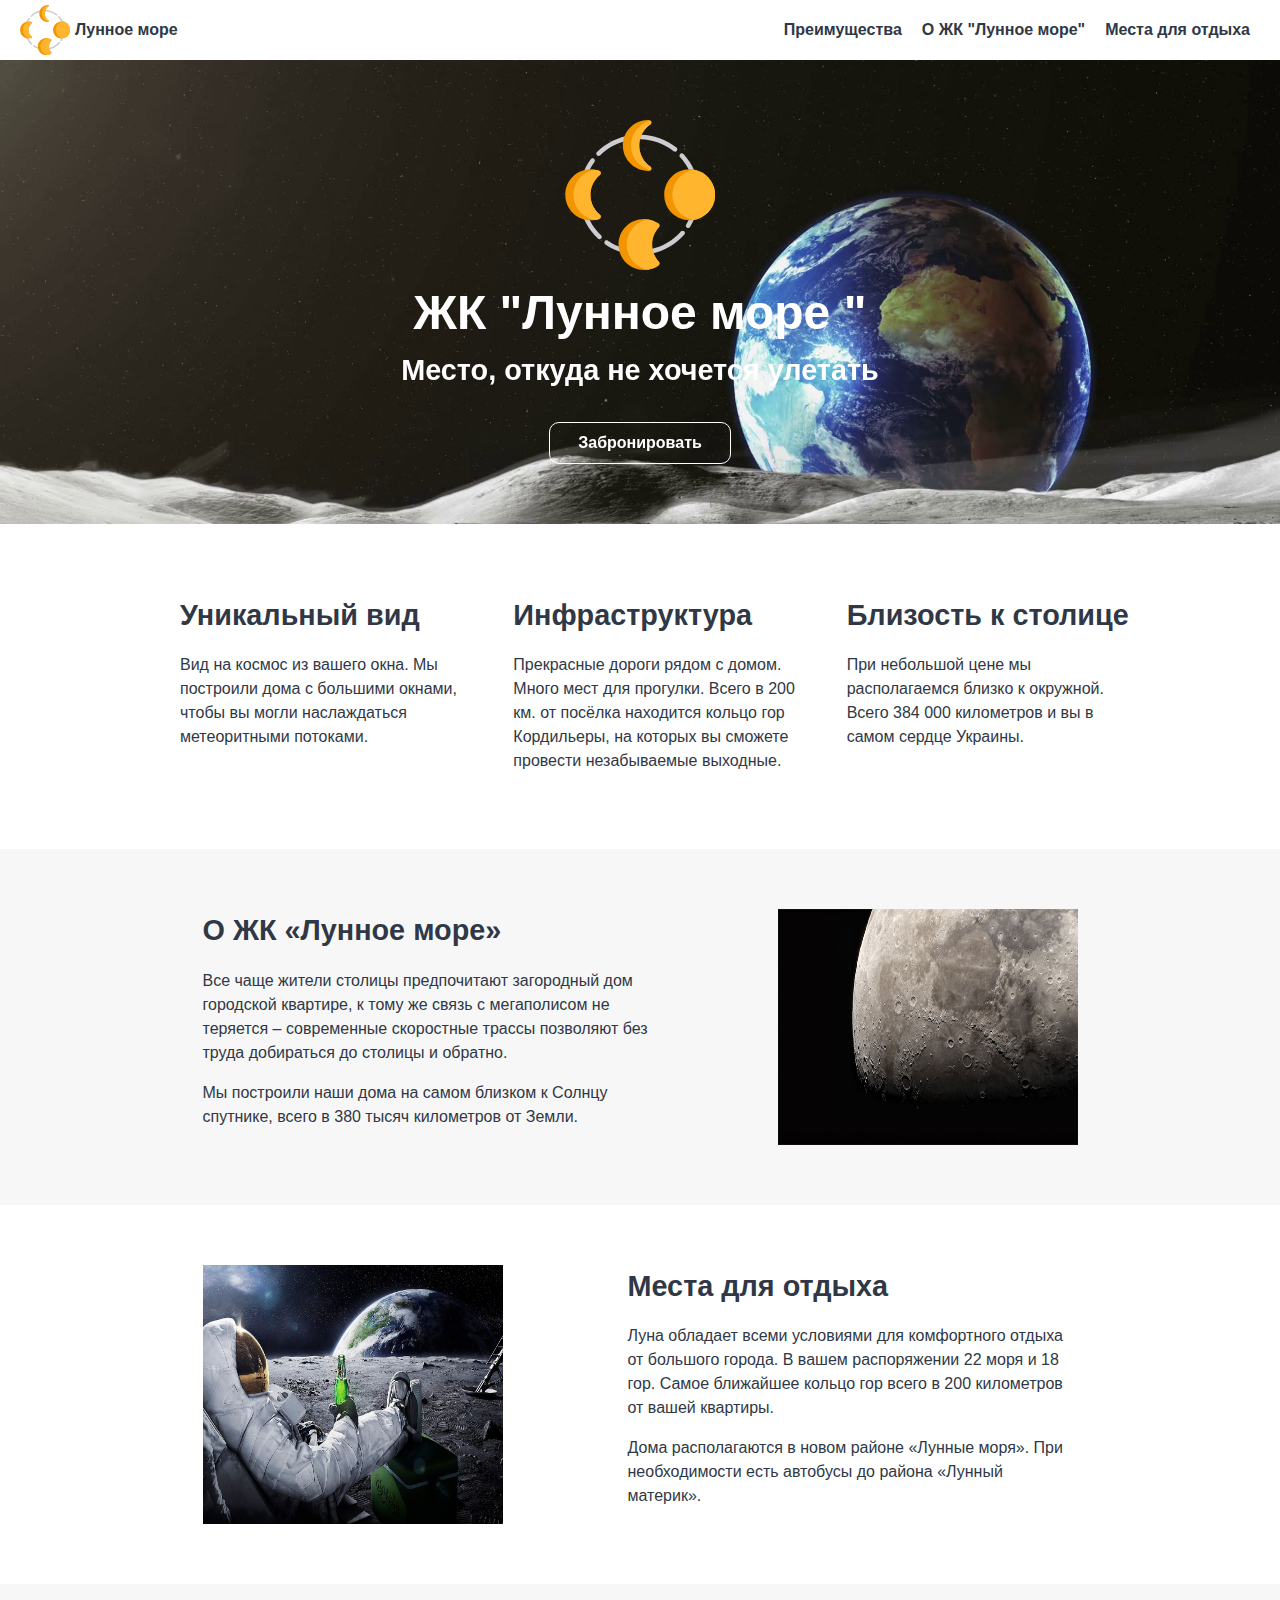
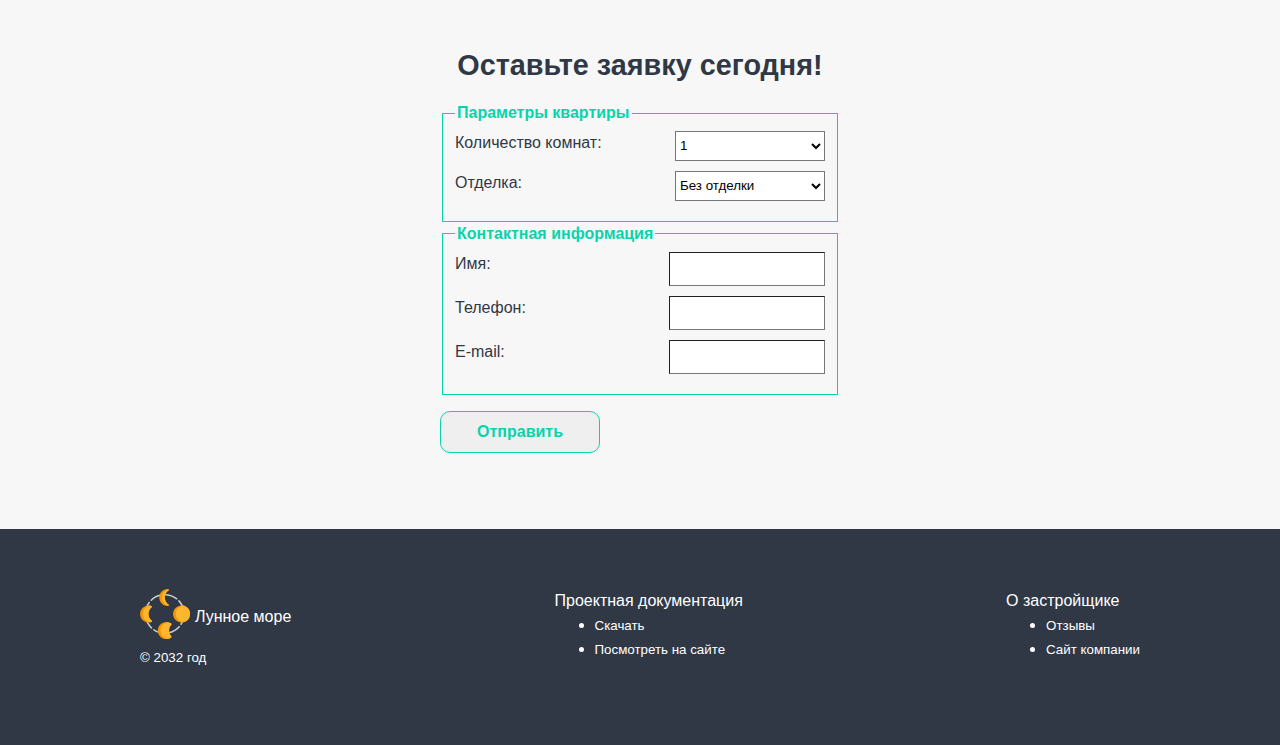
==== commit 06d39114: "new1" ====
--- a/index.html
+++ b/index.html
@@ -10,14 +10,14 @@
     <link rel="stylesheet" href="styles/style.css">
 </head>
 
-<body class="body-wrapper color-body">
-    <header class="header-style flex w100percent">
-        <span class="logo-style flex">
+<body class="body-wrapper d-block  color-body">
+    <header class="header-style just-cont-between aline-items-center flex w100percent">
+        <span class="aline-items-center flex">
             <img class="header-img flex" src="images/logo.svg" alt="logotip">
             <b><a class="color-body text-decor-none marg-left5" href="#main" >Лунное море</a></b>
         </span>
-        <nav class="nav p-right20">
-            <ul>
+        <nav class="nav">
+            <ul class="inline-flex list-style-none ">
                 <li>
                     <a href="#advantages-location" class="color-body font-w-bold text-decor-none color-black">Преимущества</a>
                 </li>
@@ -31,8 +31,8 @@
         </nav>
     </header>
     <main id="main" class="p-top70">
-        <section class="first-page text-aline-center">
-            <div class="conteiner margin0auto">
+        <section class="home-page text-aline-center">
+            <div class="conteiner d-block margin0auto">
                 <span class="h30dblock"></span>
                 <img class="w150" src="images/logo.svg" alt="logotip ">
                 <h1 class="font-size-3em margin0auto color-white">ЖК "Лунное море "</h1>
@@ -40,20 +40,20 @@
                 <a href="#feedback" class="btn font-size-1em text-decor-none color-white">Забронировать</a>
             </div>
         </section>
-        <section>
-            <span id="advantages-location"></span>
-            <div class=" conteiner  color-body margin0auto">
+        <section class="flex just-cont-center">
+            <span id="advantages-location" class="d-block"></span>
+            <div class=" conteiner d-block">
                 <div class="flex">
-                    <div class="w30 margin0auto">
+                    <div class="w30 marginleft40">
                         <h2>Уникальный вид</h2>
                         <p>Вид на космос из вашего окна. Мы построили дома с большими окнами, чтобы вы могли наслаждаться метеоритными потоками.
                         </p>
                     </div>
-                    <div class="w30 margin0auto">
+                    <div class="w30 marginleft40">
                         <h2>Инфраструктура</h2>
                         <p>Прекрасные дороги рядом с домом. Много мест для прогулки. Всего в 200 км. от посёлка находится кольцо гор Кордильеры, на которых вы сможете провести незабываемые выходные.</p>
                     </div>
-                    <div class="w30 margin0auto">
+                    <div class="w30 marginleft40">
                         <h2>Близость к столице</h2>
                         <p>При небольшой цене мы располагаемся близко к окружной. Всего 384 000 километров и вы в самом сердце Украины.</p>
                     </div>
@@ -61,9 +61,9 @@
             </div>
         </section>
         <section class="bg-gray">
-            <span id="about-moonsea-location"></span>
-            <div class="conteiner margin0auto flex color-body">
-                <div class="about-moonsea-content">
+            <span id="about-moonsea-location" class="d-block"></span>
+            <div class="conteiner just-cont-around margin0auto flex">
+                <div class="w45percent">
                     <h2>О ЖК «Лунное море»</h2>
                     <p>
                         Все чаще жители столицы предпочитают загородный дом городской квартире, к тому же связь с мегаполисом не теряется – современные скоростные трассы позволяют без труда добираться до столицы и обратно.
@@ -72,18 +72,18 @@
                         Мы построили наши дома на самом близком к Солнцу спутнике, всего в 380 тысяч километров от Земли.
                     </p>
                 </div>
-                <div class="about-moonsea-img w30">
+                <div class="inline-flex w30">
                     <img class="w100percent" src="images/moon-1.jpg " alt="moonsea-view">
                 </div>
             </div>
         </section>
         <section>
-            <span id="places-for-rest-location"></span>
-            <div class="conteiner margin0auto flex color-body">
-                <div class="places-for-rest-img w30">
+            <span id="places-for-rest-location" class="d-block"></span>
+            <div class="conteiner margin0auto just-cont-around flex">
+                <div class="inline-flex w30">
                     <img class="w100percent" src="images/moon-2.jpg" alt="rest&beer">
                 </div>
-                <div class="places-for-rest-content">
+                <div class="w45percent">
                     <h2>Места для отдыха</h2>
                     <p>
                         Луна обладает всеми условиями для комфортного отдыха от большого города. В вашем распоряжении 22 моря и 18 гор. Самое ближайшее кольцо гор всего в 200 километров от вашей квартиры.
@@ -96,16 +96,16 @@
         </section>
 
         <section class="bg-gray">
-            <span id="feedback"></span>
+            <span id="feedback" class="d-block"></span>
 
-            <div class="conteiner bg-gray margin0auto">
+            <div class="conteiner d-block bg-gray margin0auto">
 
-                <form action="#main" class="w400 margin0auto color-body">
+                <form action="#main" class="w400 margin0auto">
                     <h2 class="text-aline-center">Оставьте заявку сегодня!</h2>
                     <fieldset class="customer-info border-green">
                         <legend class="form-name text-green"><b>Параметры квартиры</b></legend>
 
-                        <div class="field ">
+                        <div class="field flex just-cont-between ">
                             <label class="fl-left">Количество комнат: </label>
                             <select class="frame-info" name="select">
                                 <option selected value="s1">1</option>
@@ -113,7 +113,7 @@
                                 <option value="s3">3</option>
                             </select>
                         </div>
-                        <div class="field ">
+                        <div class="field flex just-cont-between">
                             <label class="fl-left">Отделка: </label>
                             <select class="frame-info" name="select">
                                 <option selected value="s1 ">Без отделки</option>
@@ -124,15 +124,15 @@
                     </fieldset>
                     <fieldset class="customer-info border-green">
                         <legend class="form-name text-green"><b>Контактная информация</b></legend>
-                        <div class="field ">
+                        <div class="field flex just-cont-between">
                             <div class="fl-left">Имя:</div>
                             <input class="frame-info " type="text">
                         </div>
-                        <div class="field ">
+                        <div class="field flex just-cont-between">
                             <div class="fl-left">Телефон:</div>
                             <input class="frame-info " type="tel">
                         </div>
-                        <div class="field">
+                        <div class="field flex just-cont-between">
                             <div class="fl-left">E-mail:</div>
                             <input class="frame-info " type="email">
                         </div>
@@ -144,8 +144,8 @@
             </div>
         </section>
     </main>
-    <div id="footer-body" class="footer-head flex w100percent">
-        <footer class="color-white flex">
+    <div id="footer-body" class="bg-dark flex just-cont-center w100percent">
+        <footer class="color-white conteiner just-cont-between flex">
             <div>
                 <div class="footer-logo-style flex">
                     <img class="footer-img " src="images/logo.svg" alt="logotip ">
--- a/styles/style.css
+++ b/styles/style.css
@@ -1,5 +1,4 @@
 .body-wrapper {
-    display: block;
     font: 16px/1.5 Arial, sans-serif;
     margin: 0px;
 }
@@ -18,9 +17,8 @@
     height: 50px;
 }
 
-.logo-style {
+.aline-items-center {
     align-items: center;
-    padding-left: 20px;
 }
 
 .w100percent {
@@ -31,17 +29,15 @@
     position: fixed;
     height: 60px;
     background-color: #fff;
-    justify-content: space-between;
-    align-items: center;
-    padding: 5px 0px;
+    padding: 5px 20px;
+    box-sizing: border-box;
 }
 
 .marg-left5 {
     margin-left: 5px;
 }
 
-.nav ul {
-    display: inline-flex;
+.list-style-none {
     list-style: none;
 }
 
@@ -54,23 +50,14 @@
     font-weight: bold;
 }
 
-.p-right20 {
-    padding-right: 20px;
-}
-
-.h30dblock {
-    display: block;
-    height: 30px;
-}
-
-.first-page {
+.home-page {
     background-image: url(../images/banner.png);
     background-size: cover;
-    min-height: 650px;
+    position: relative;
+    top: -10px;
 }
 
 .conteiner {
-    display: block;
     width: 1000px;
     padding: 60px 0;
 }
@@ -109,47 +96,29 @@
     margin: 0 auto;
 }
 
+.marginleft40 {
+    margin-left: 40px;
+}
+
 .bg-gray {
     background-color: #f7f7f7;
 }
 
-.about-moonsea-content {
+.w45percent {
     width: 45%;
-    margin: -20px 150px 0px 50px;
 }
 
-#feedback,
-#places-for-rest-location,
-#about-moonsea-location,
-#advantages-location {
+.d-block {
     display: block;
-    position: relative;
-    top: -70px;
 }
 
-.about-moonsea-img {
-    height: 235px;
+.inline-flex {
     display: inline-flex;
-}
-
-.places-for-rest-content {
-    width: 45%;
-    margin-top: -20px;
-}
-
-.places-for-rest-img {
-    display: inline-flex;
-    height: 235px;
-    margin: 0px 150px 0px 50px;
 }
 
 .field {
     clear: both;
     text-align: right;
-}
-
-.fl-left {
-    float: left;
 }
 
 .frame-info {
@@ -164,9 +133,6 @@
     width: 400px;
 }
 
-
-/* .form-heading { */
-
 .text-aline-center {
     text-align: center;
 }
@@ -179,14 +145,19 @@
     border: 1px solid #09d3ac;
 }
 
-.footer-head {
-    background-color: #303846;
+.just-cont-center {
     justify-content: center;
-    padding: 60px 0px;
 }
 
-footer {
-    width: 1000px;
+.bg-dark {
+    background-color: #303846;
+}
+
+.just-cont-around {
+    justify-content: space-around;
+}
+
+.just-cont-between {
     justify-content: space-between;
 }
 
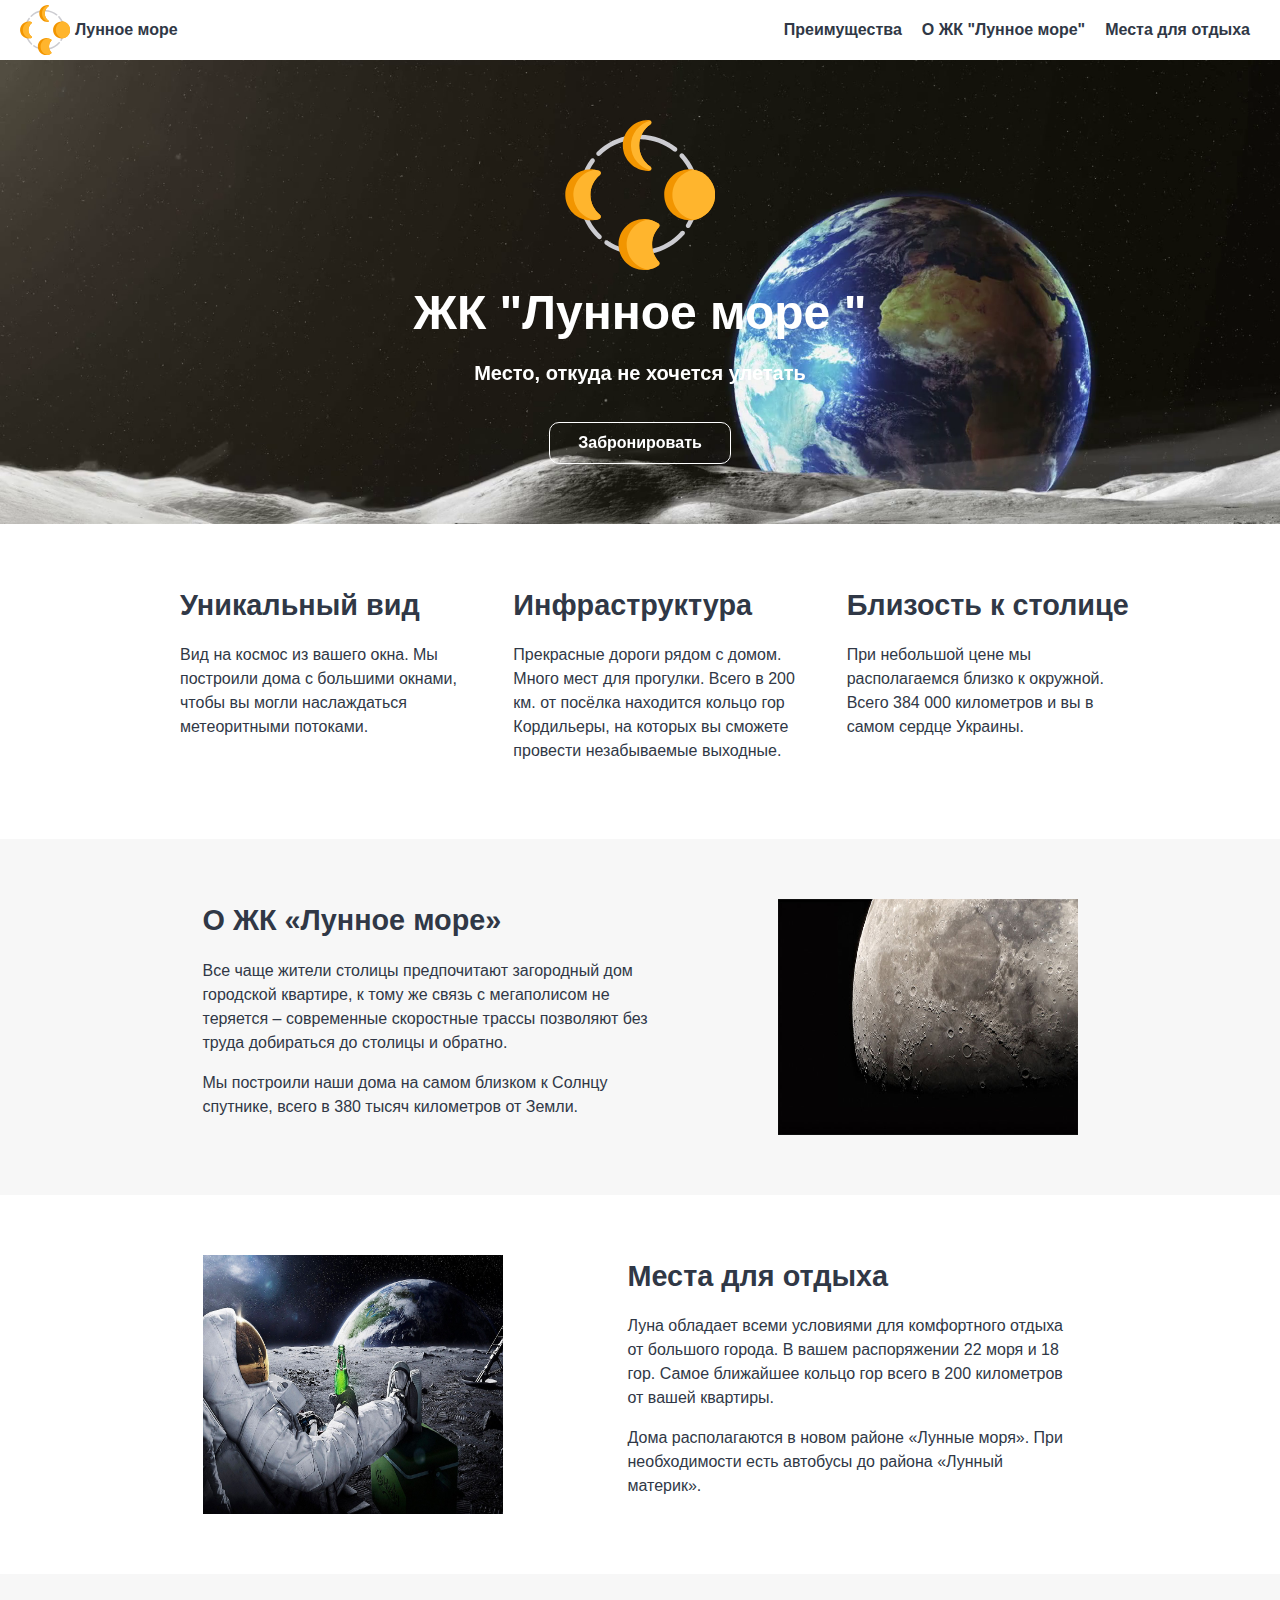
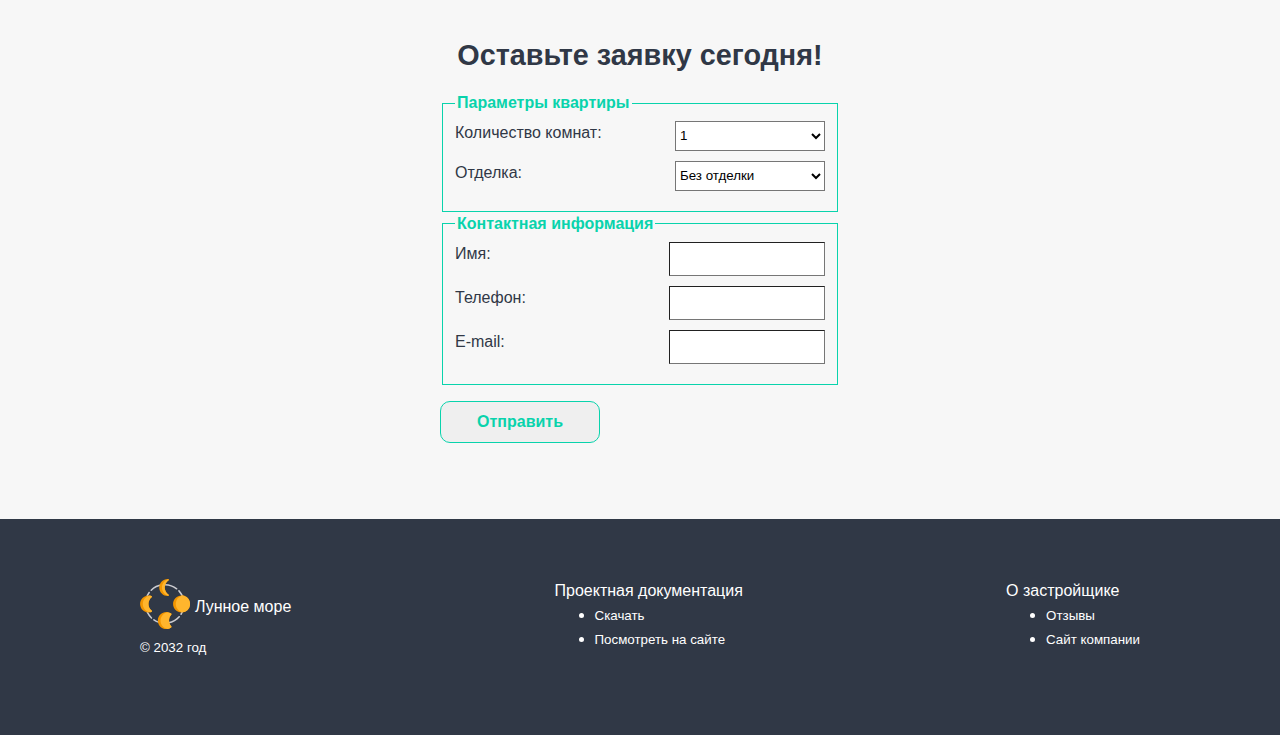
==== commit 30e41a2d: "new1" ====
--- a/index.html
+++ b/index.html
@@ -30,13 +30,13 @@
             </ul>
         </nav>
     </header>
-    <main id="main" class="p-top70">
+    <main id="main" class="p-top-main">
         <section class="home-page text-aline-center">
             <div class="conteiner d-block margin0auto">
-                <span class="h30dblock"></span>
                 <img class="w150" src="images/logo.svg" alt="logotip ">
                 <h1 class="font-size-3em margin0auto color-white">ЖК "Лунное море "</h1>
-                <h2 class="color-white mb30">Место, откуда не хочется улетать </h2>
+                <h2 class="color-white mb30"><small><small>Место, откуда не хочется улетать</small></small>
+                </h2>
                 <a href="#feedback" class="btn font-size-1em text-decor-none color-white">Забронировать</a>
             </div>
         </section>
--- a/styles/style.css
+++ b/styles/style.css
@@ -3,8 +3,12 @@
     margin: 0px;
 }
 
-.p-top70 {
-    padding-top: 70px;
+:root {
+    --height-header: 60px;
+}
+
+.p-top-main {
+    padding-top: var(--height-header);
 }
 
 h2 {
@@ -27,7 +31,7 @@
 
 .header-style {
     position: fixed;
-    height: 60px;
+    height: var(--height-header);
     background-color: #fff;
     padding: 5px 20px;
     box-sizing: border-box;
@@ -54,7 +58,6 @@
     background-image: url(../images/banner.png);
     background-size: cover;
     position: relative;
-    top: -10px;
 }
 
 .conteiner {
